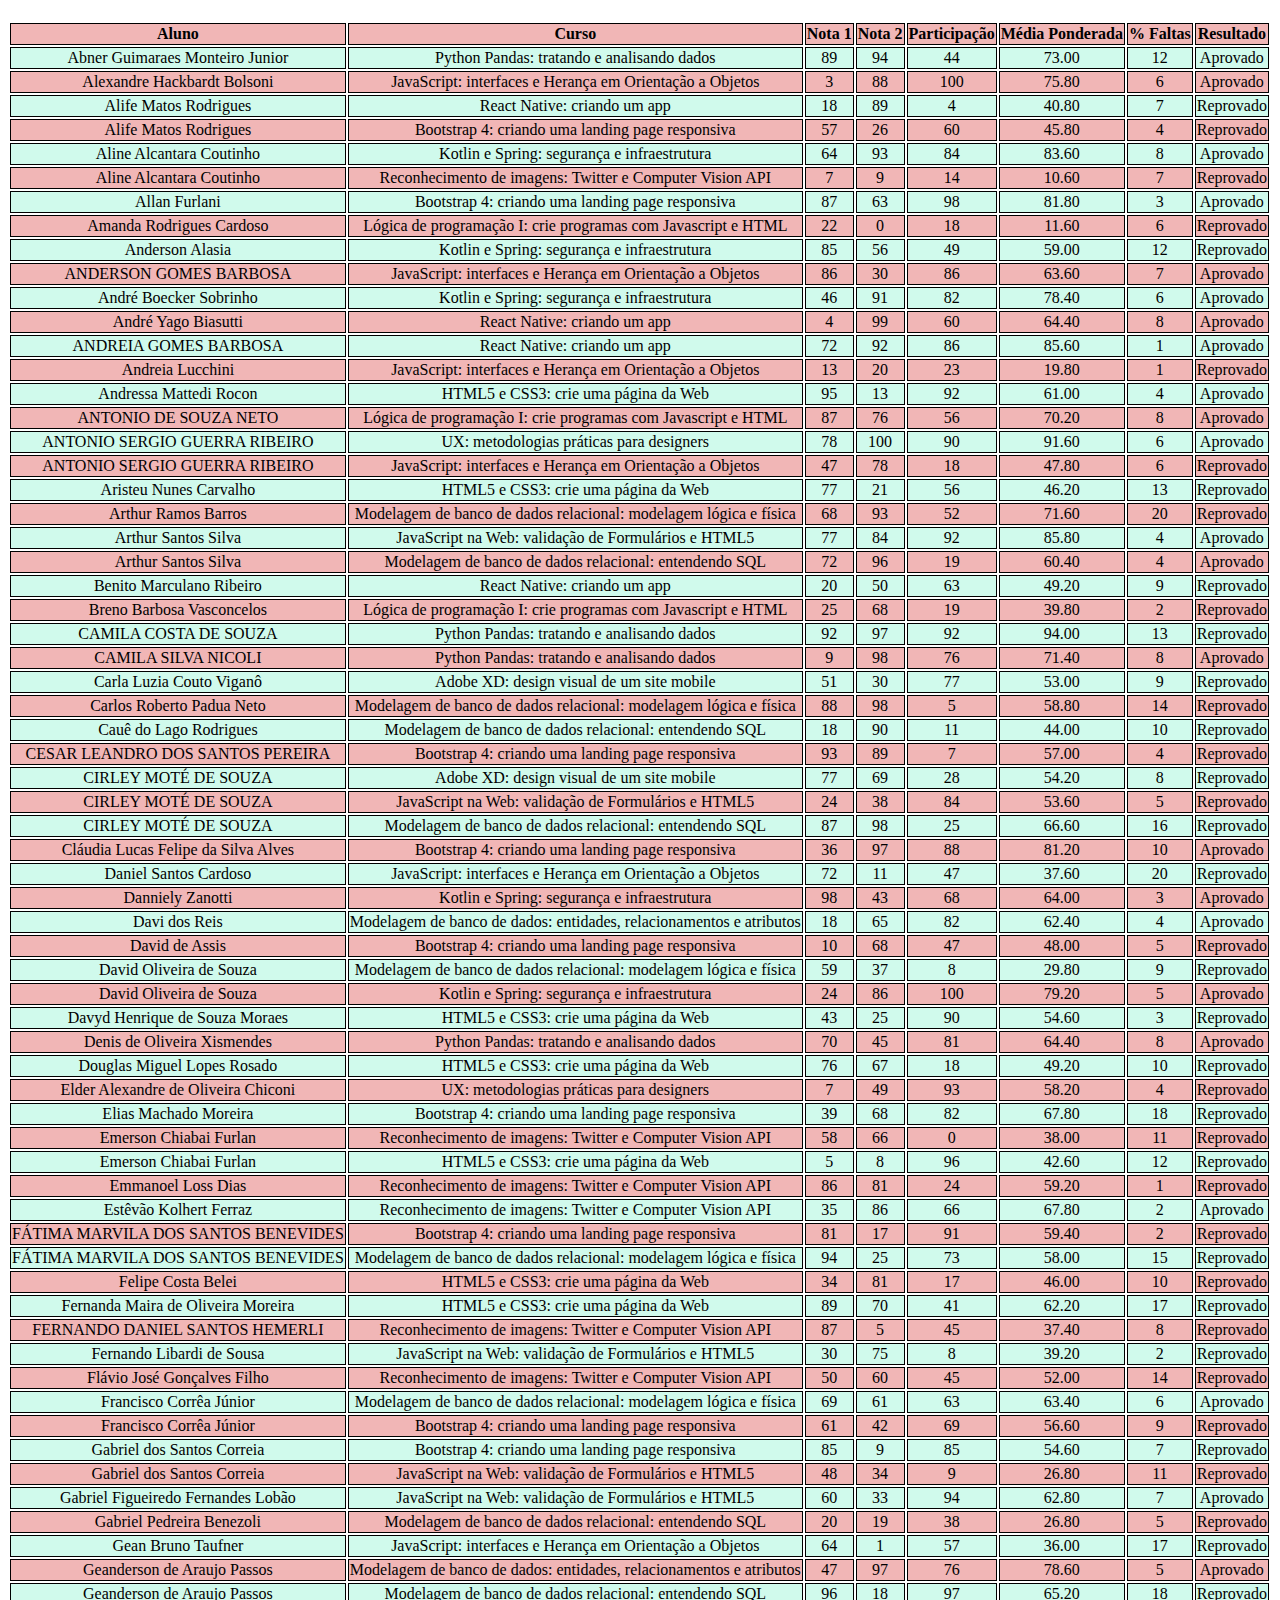
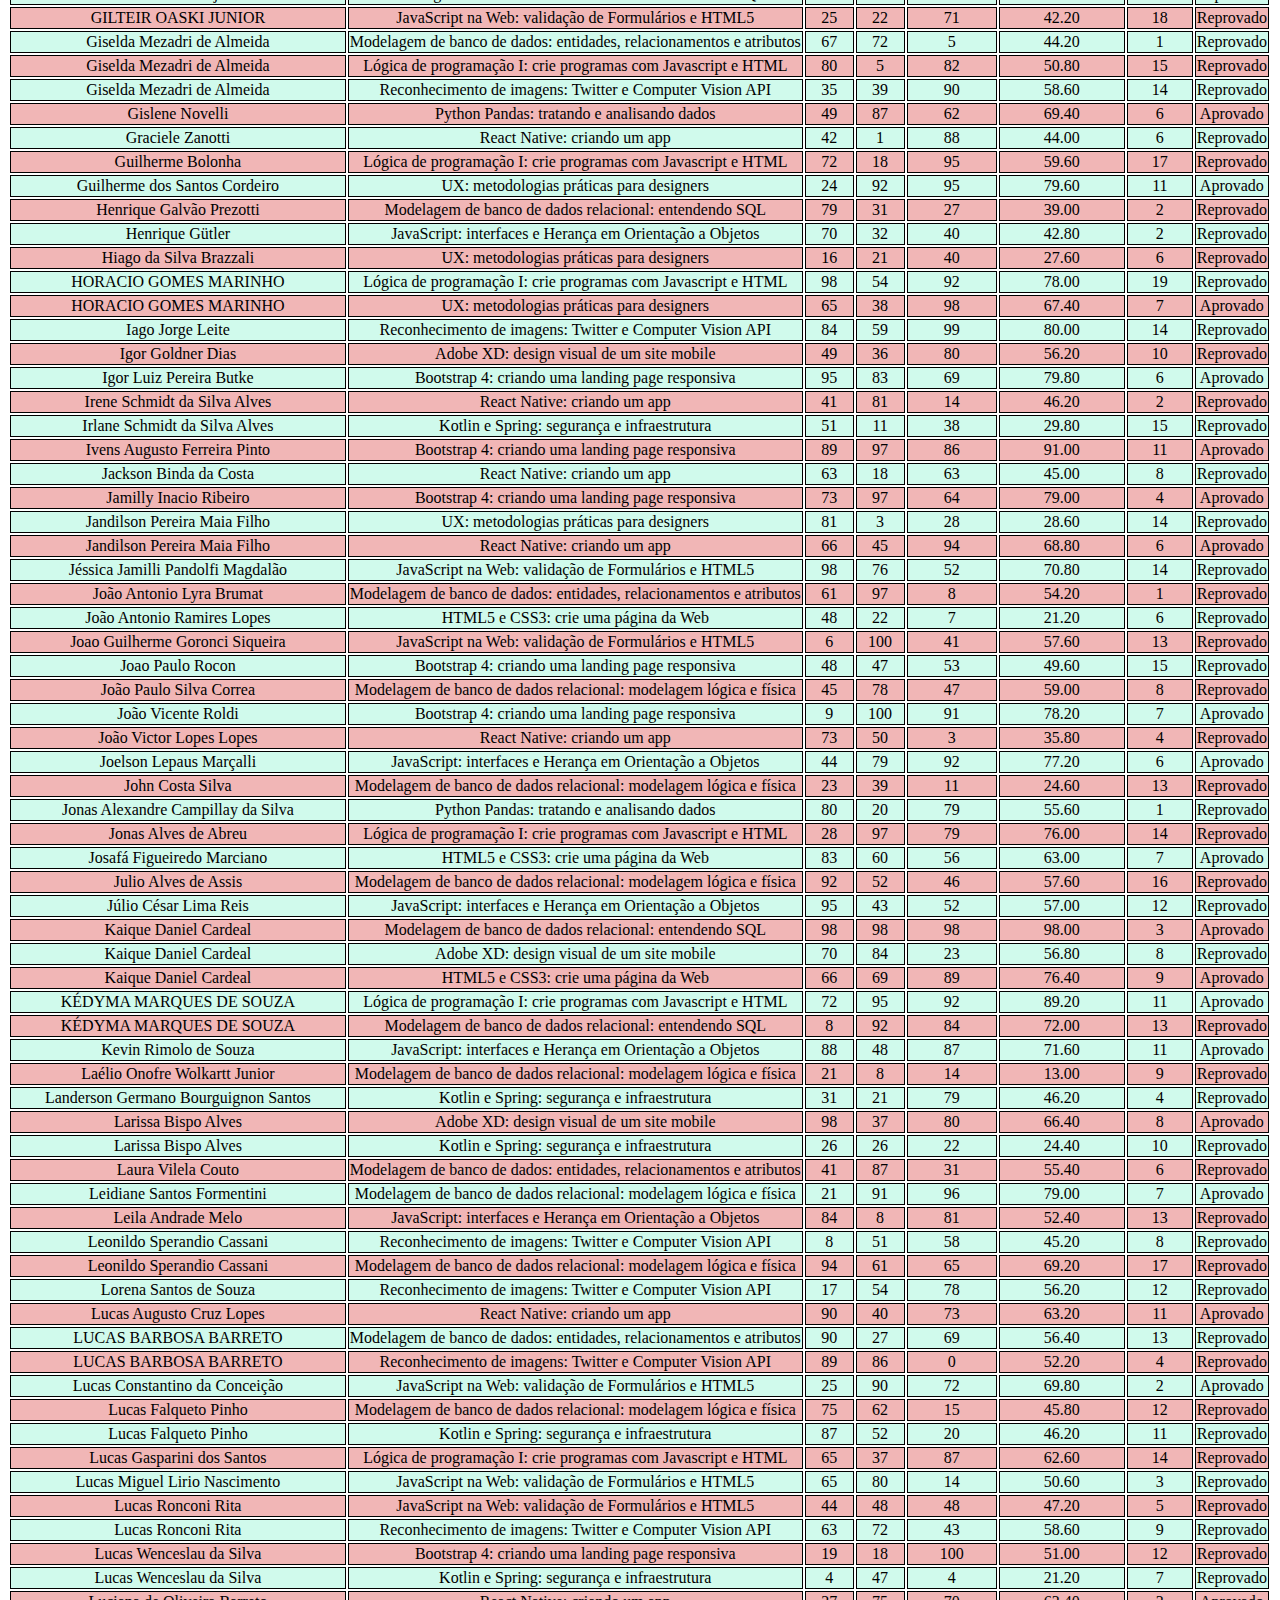
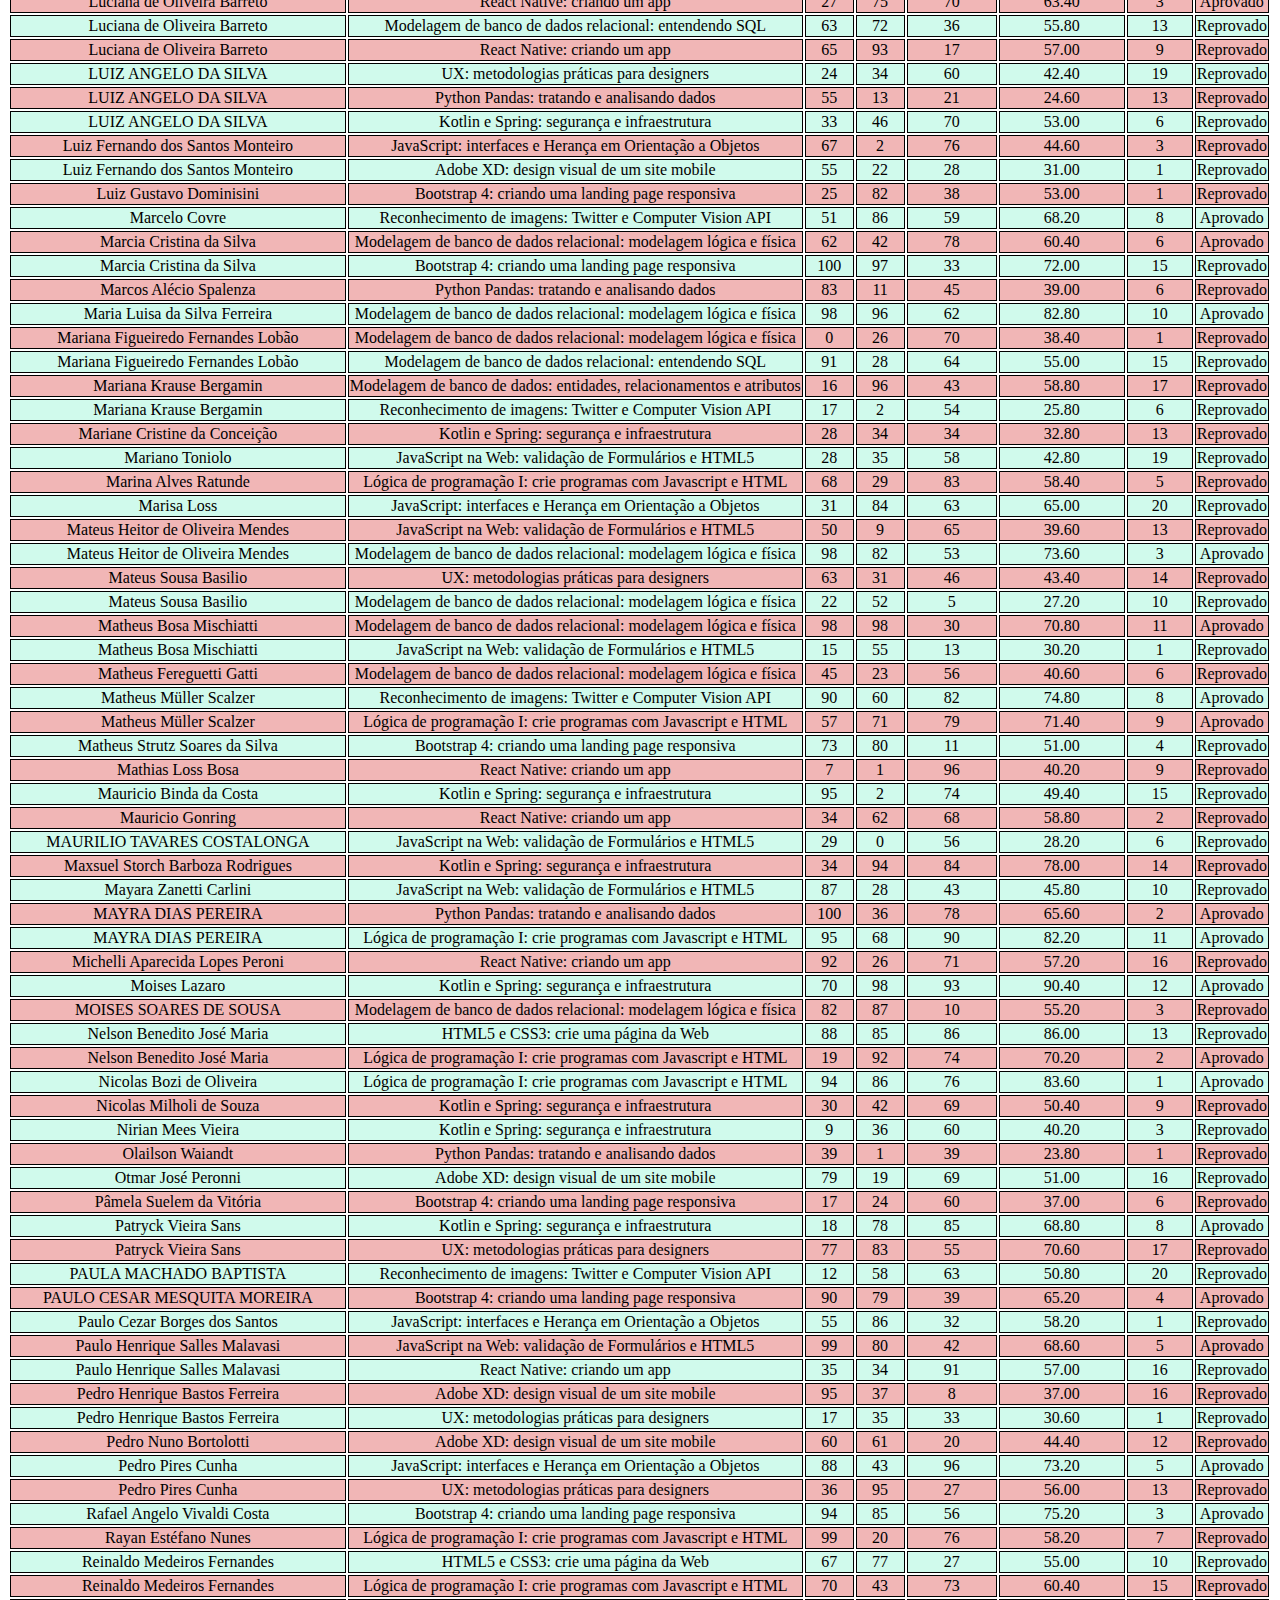
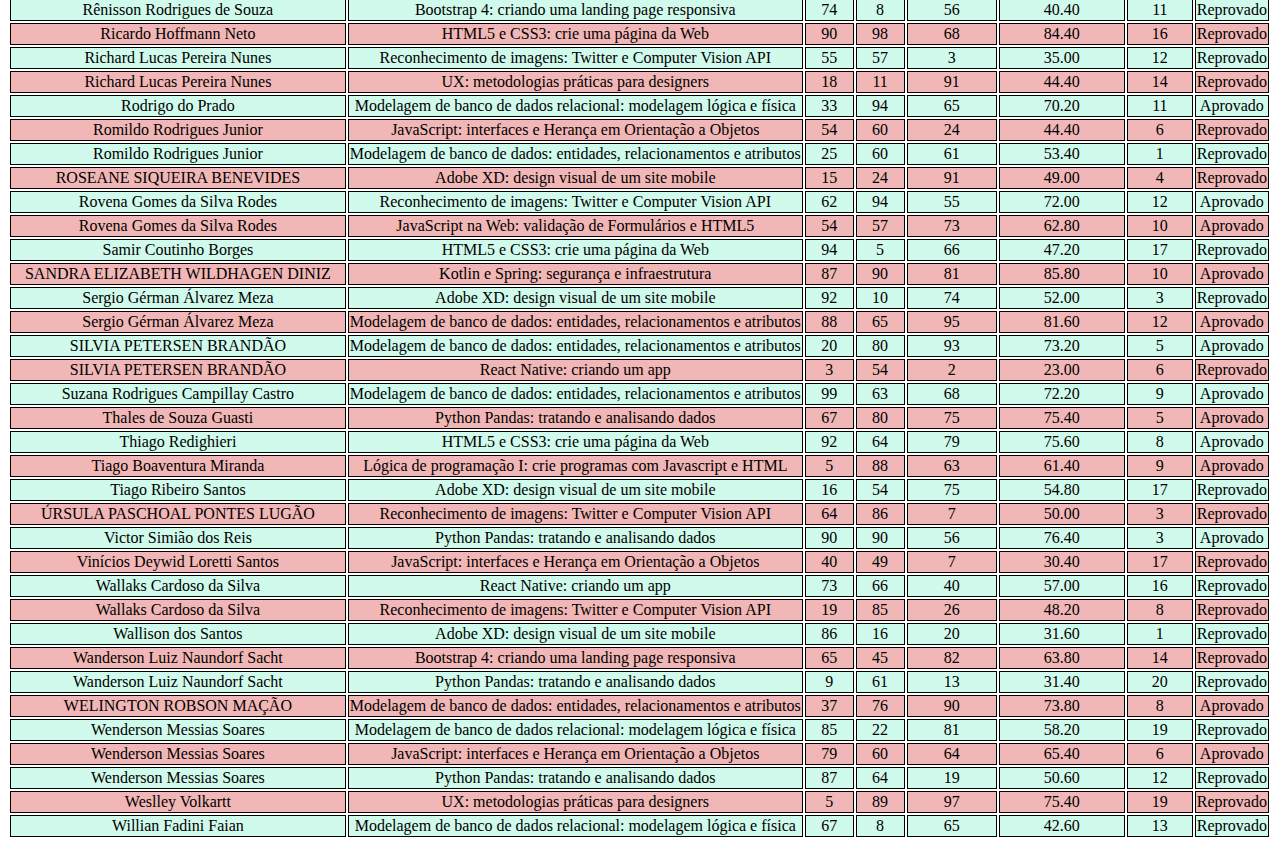
==== index.html @ d9cef27a "Criacao da Tabela por js" ====
<!DOCTYPE html>
<html lang="pt-br">

<head>
    </link>
    <meta charset="UTF-8">
    <meta name="viewport" content="width=device-width, initial-scale=1.0">
    <title>Document</title>
</head>

<body>
    <h1></h1>
    <table id="outTabela">
        <tr>
            <th>Aluno</th>
            <th>Curso</th>
            <th>Nota 1</th>
            <th>Nota 2</th>
            <th>Participação</th>
            <th>Média Ponderada</th>
            <th>% Faltas</th>
            <th>Resultado</th>
        </tr>
    </table>

    <link rel="stylesheet" href="/Stylesheet/tabela.css">
    <script src="/JavaScript/dados.js"></script>
    <script src="/JavaScript/script.js"></script>
</body>
</html>
---- Stylesheet/tabela.css ----
/* TABELA EXCLUSIVAMENTE PARA A ESTILIZAÇÃO DA TABELA DO INDEX */
th{
    border: 1px solid black;
    padding: 1px;
    text-align: center;
}
tr{
    border: 1px solid black;
    padding: 1px;
    text-align: center;
}
td{
    border: 1px solid black;
    padding: 1px;
    text-align: center;
}
tr:nth-child(even){ 
        background-color: rgb(208, 250, 236);
}
tr:nth-child(odd){ 
    background-color: rgb(241, 182, 182);
}
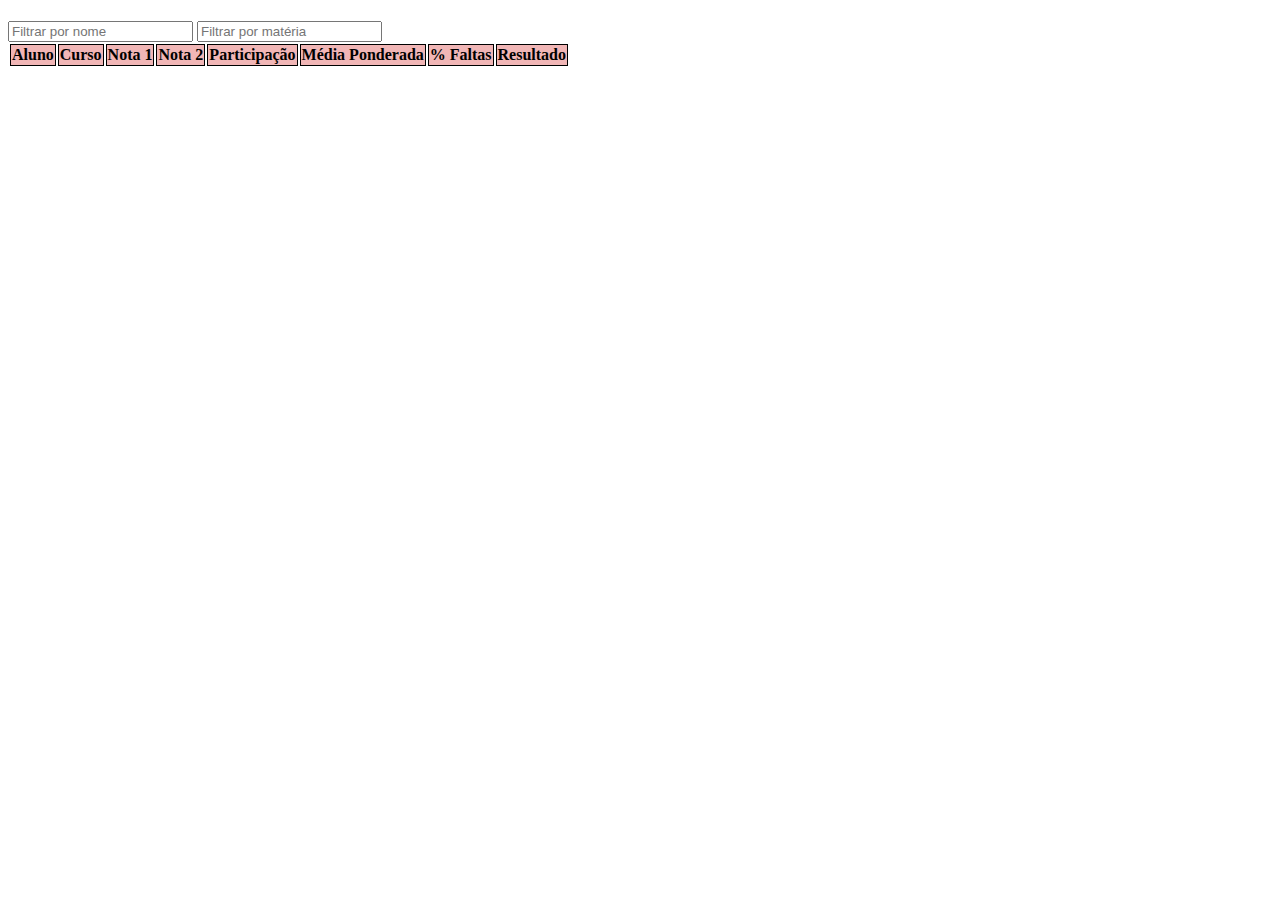
==== commit 8efe3079: "Filtros da" ====
--- a/index.html
+++ b/index.html
@@ -1,15 +1,15 @@
 <!DOCTYPE html>
 <html lang="pt-br">
-
 <head>
     </link>
     <meta charset="UTF-8">
     <meta name="viewport" content="width=device-width, initial-scale=1.0">
     <title>Document</title>
 </head>
-
 <body>
     <h1></h1>
+    <input type="text" id="pesquisaNome" placeholder="Filtrar por nome" oninput="pesquisaNomes()">
+    <input type="text" id="inBuscaCurso" placeholder="Filtrar por matéria"oninput="pesquisaCursos()">
     <table id="outTabela">
         <tr>
             <th>Aluno</th>
@@ -22,9 +22,8 @@
             <th>Resultado</th>
         </tr>
     </table>
-
     <link rel="stylesheet" href="/Stylesheet/tabela.css">
     <script src="/JavaScript/dados.js"></script>
-    <script src="/JavaScript/script.js"></script>
+    <script src="/JavaScript/tabela.js"></script>
 </body>
 </html>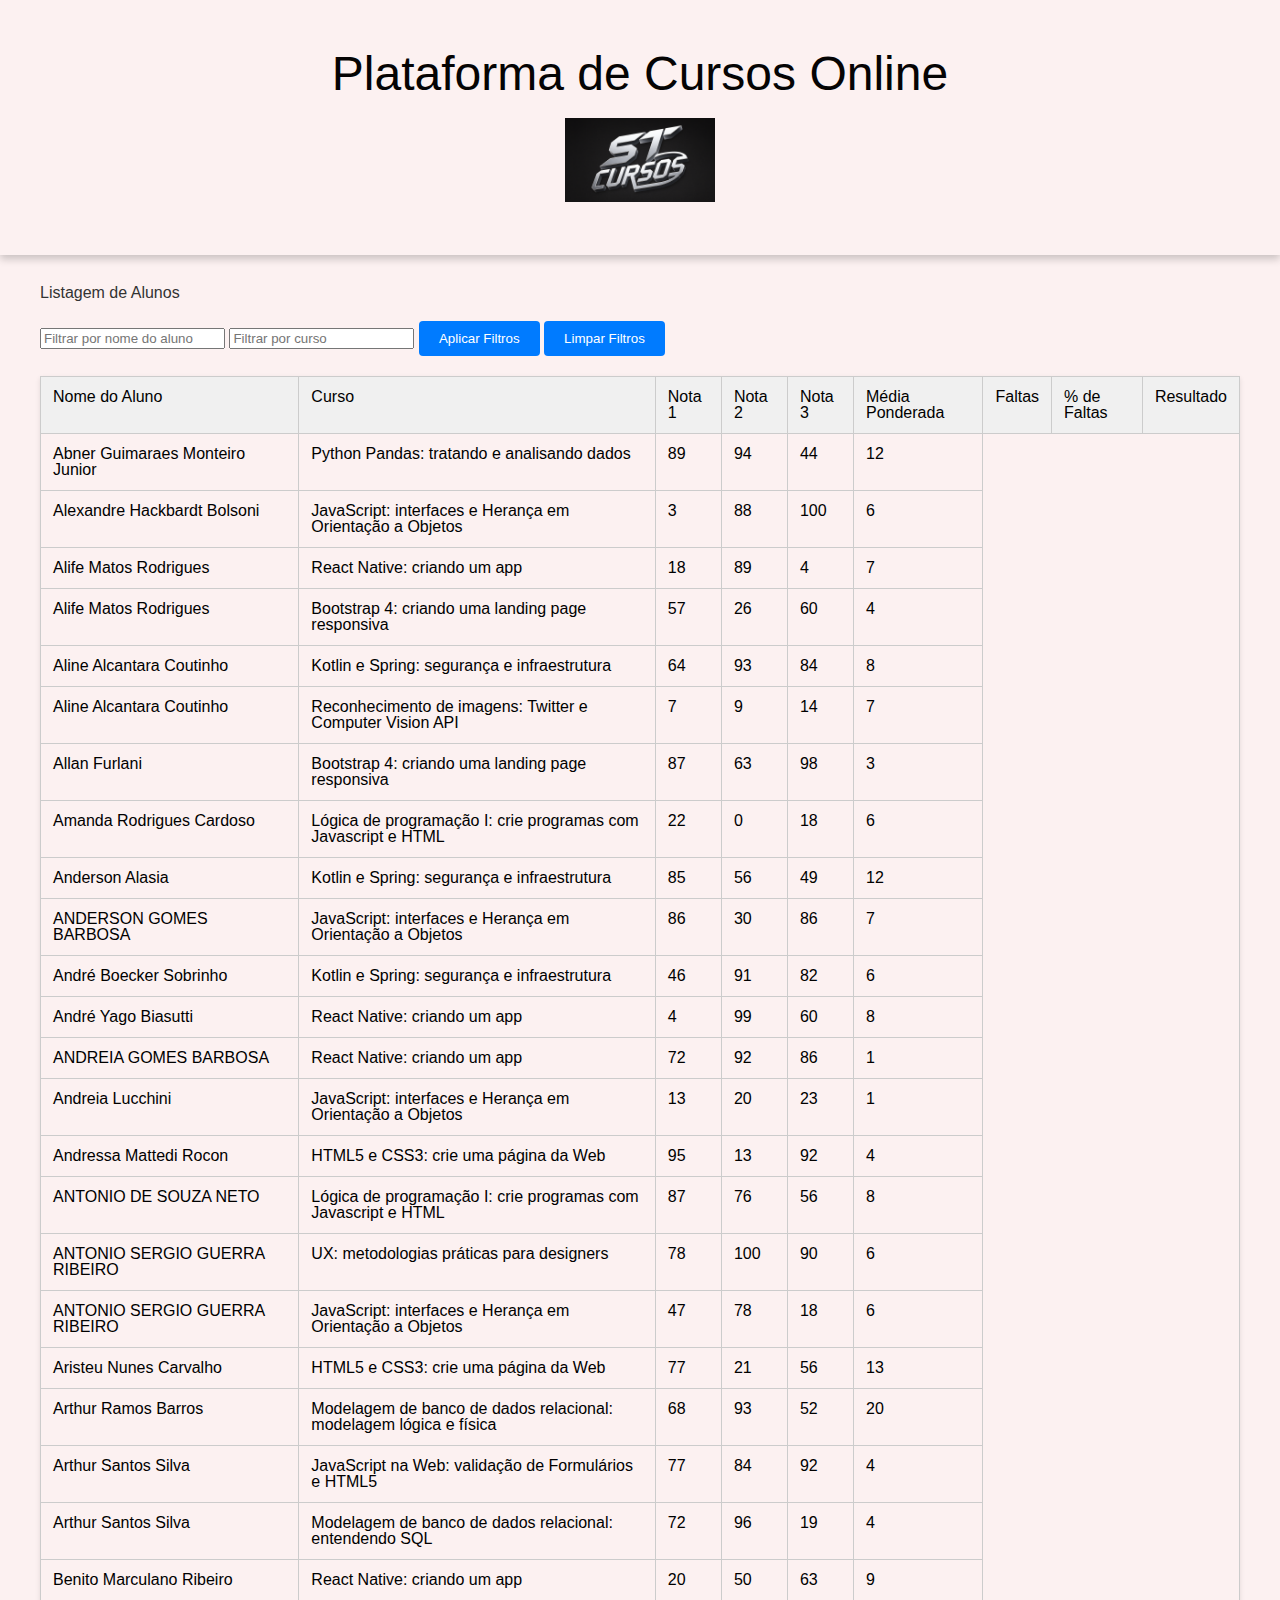
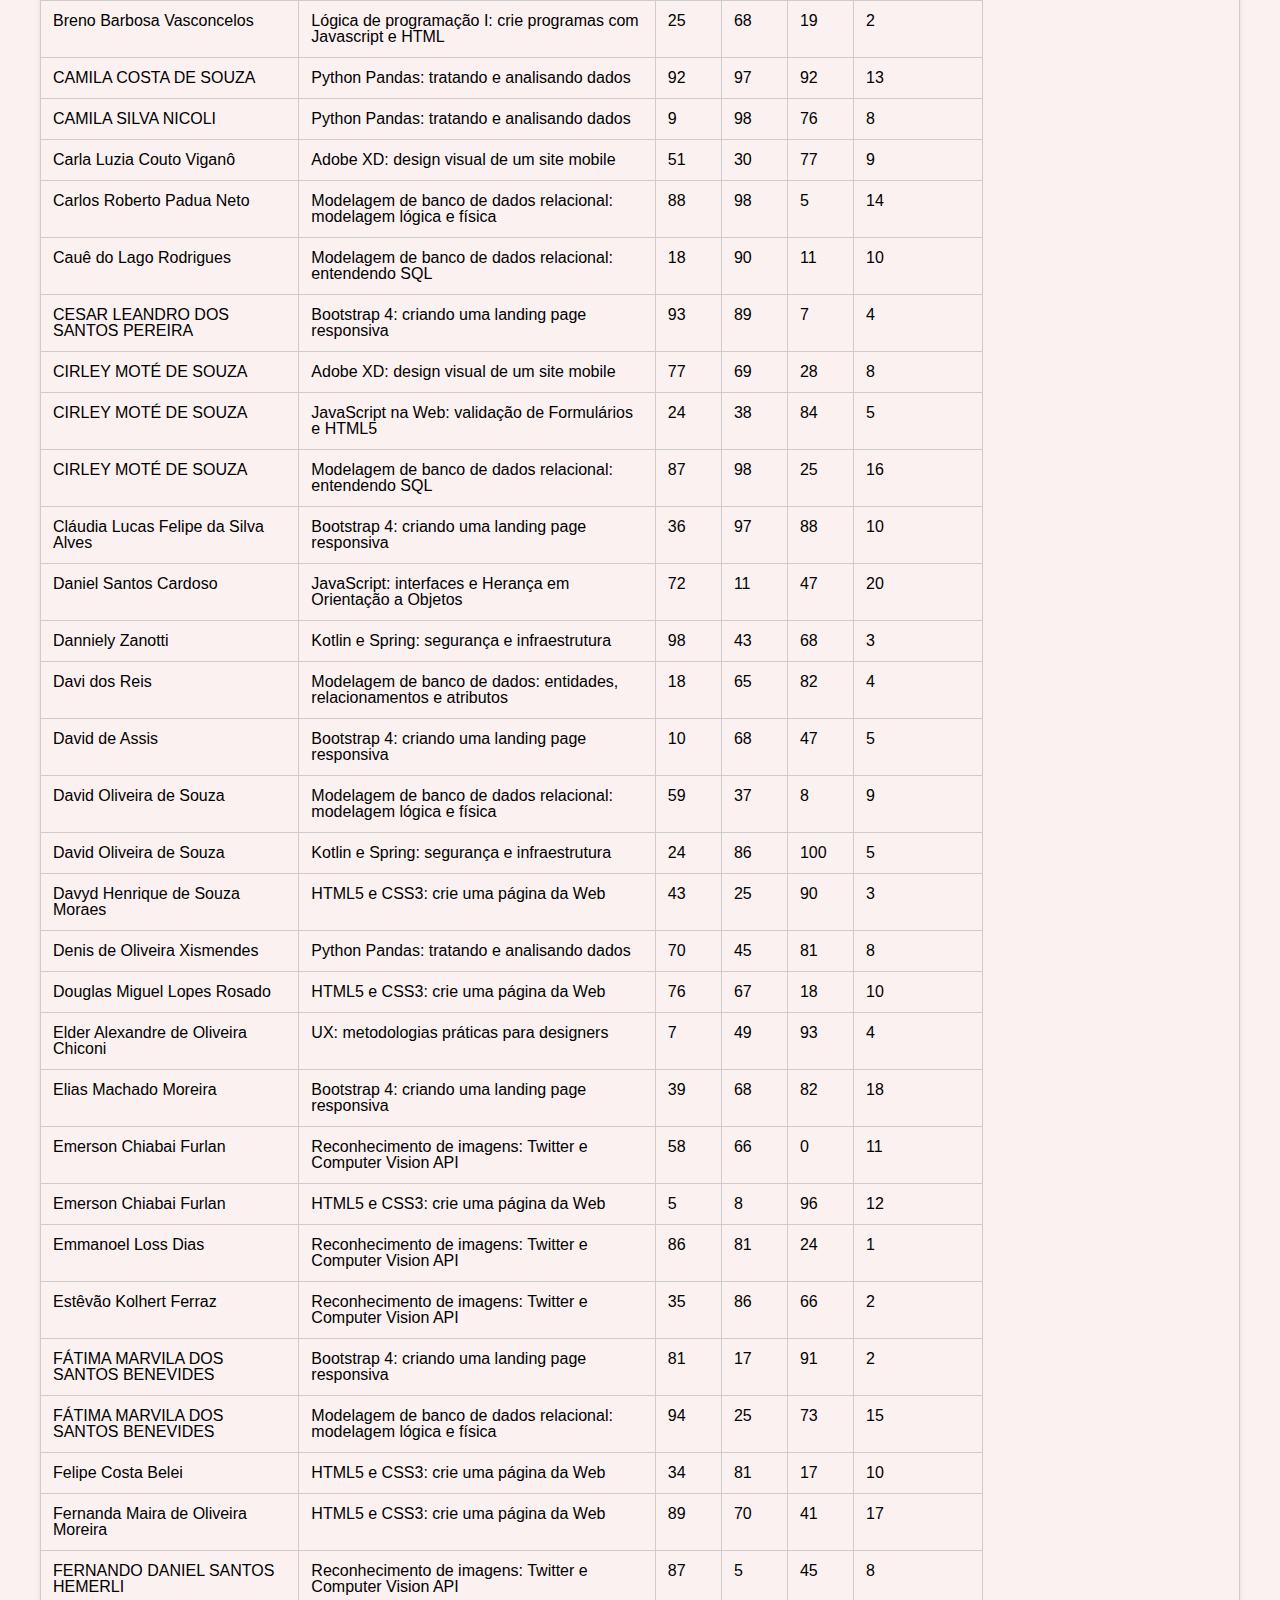
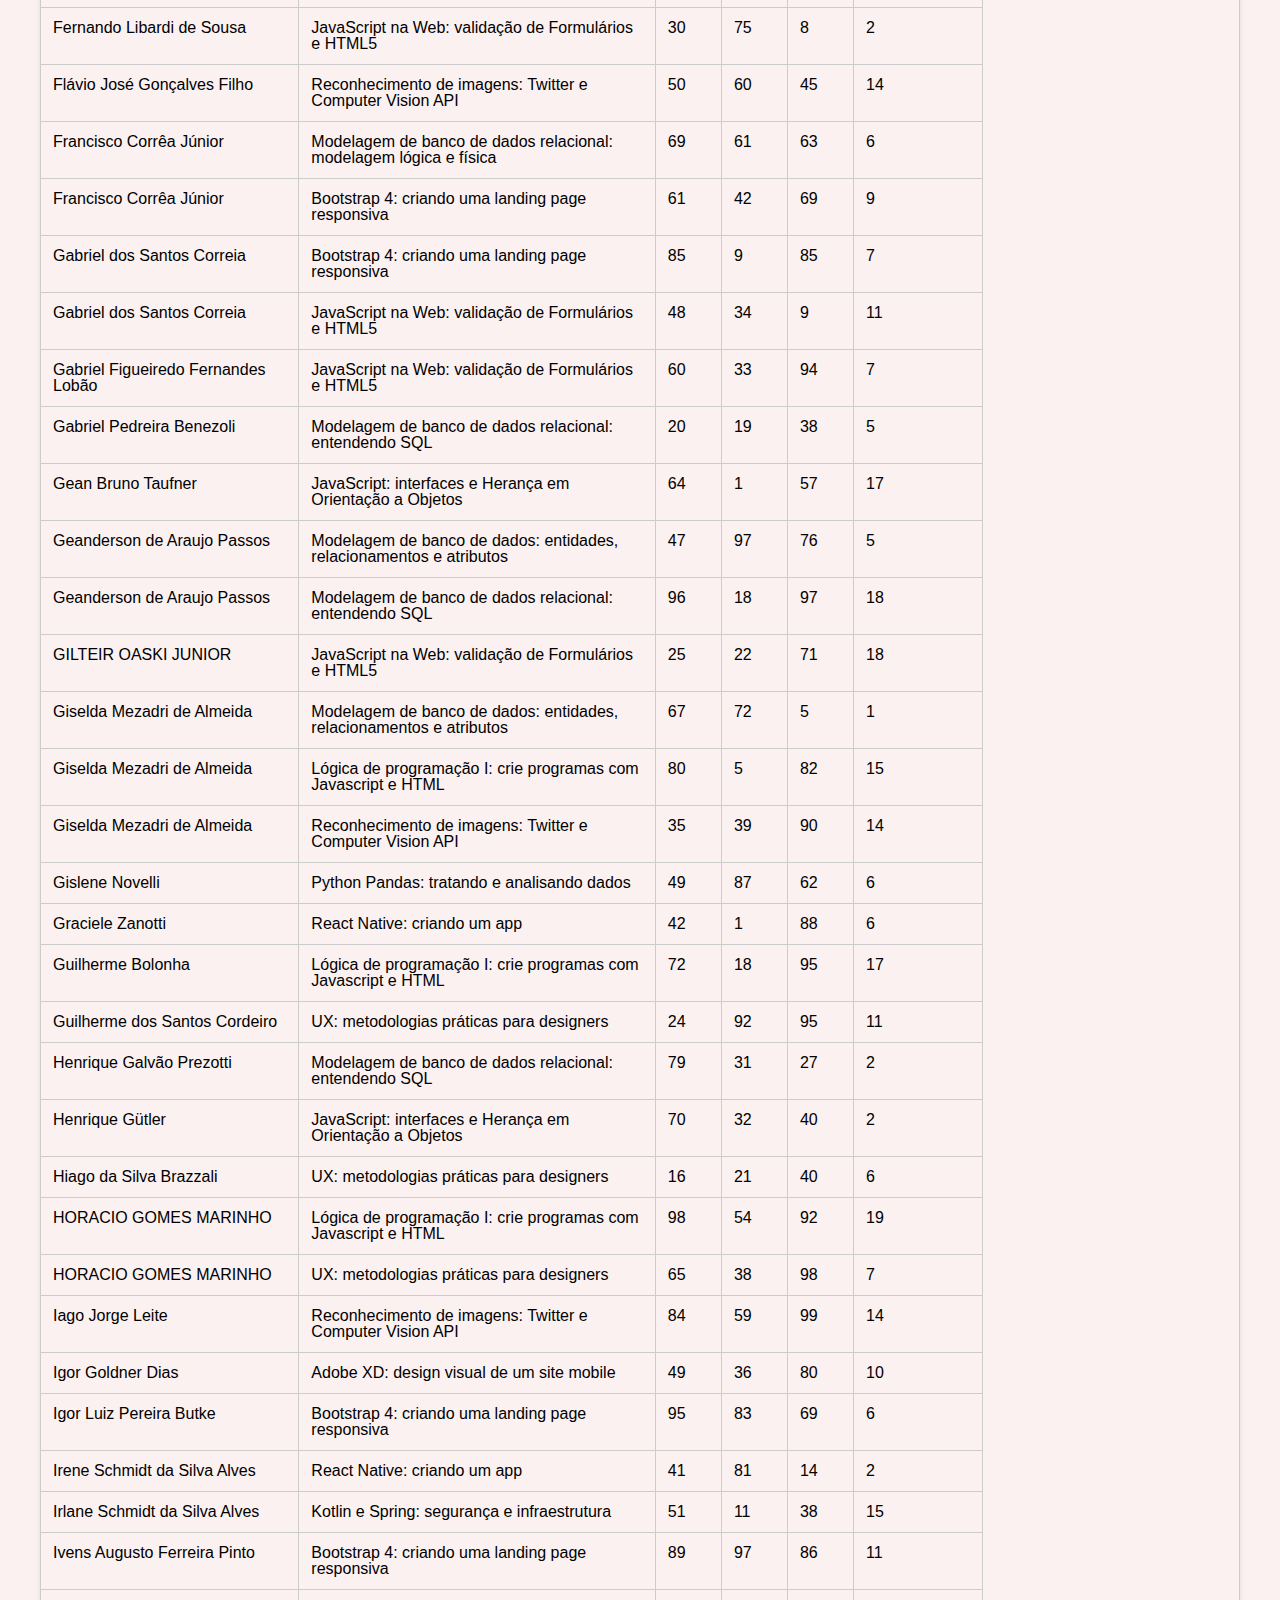
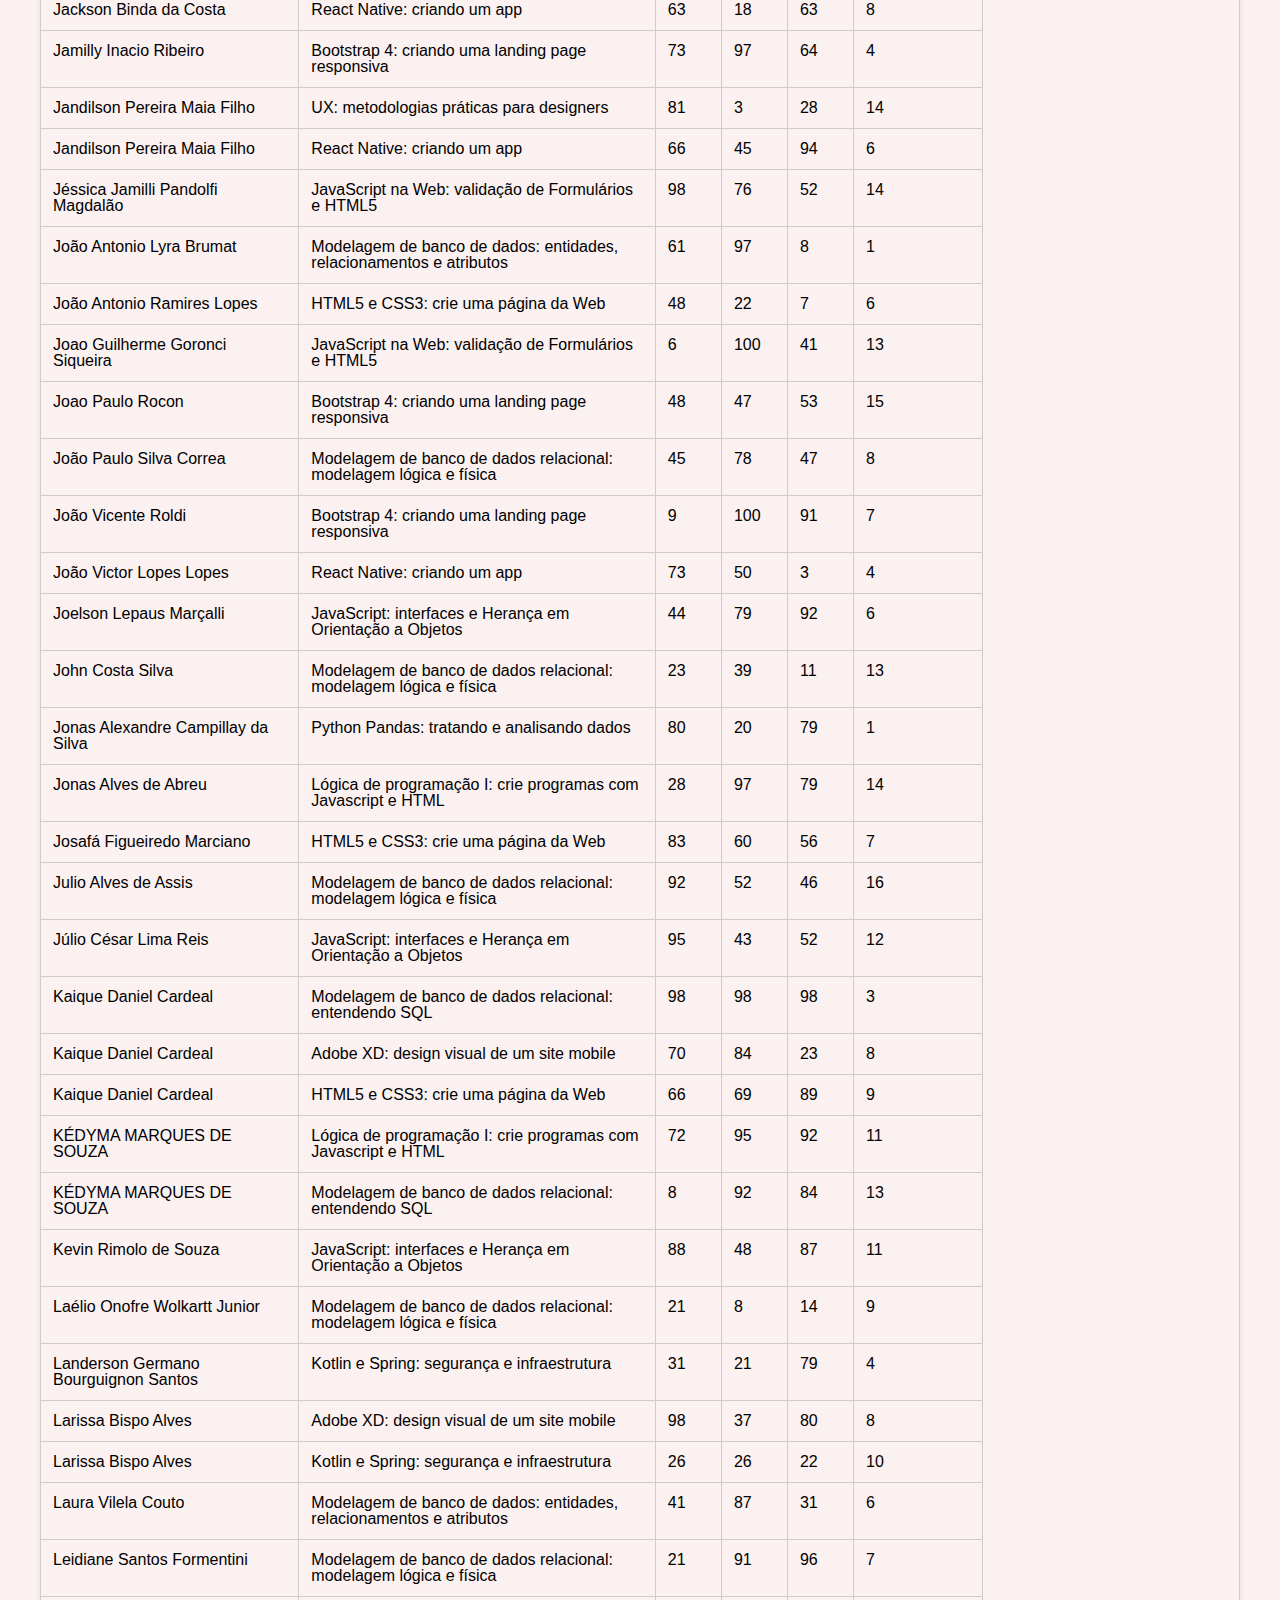
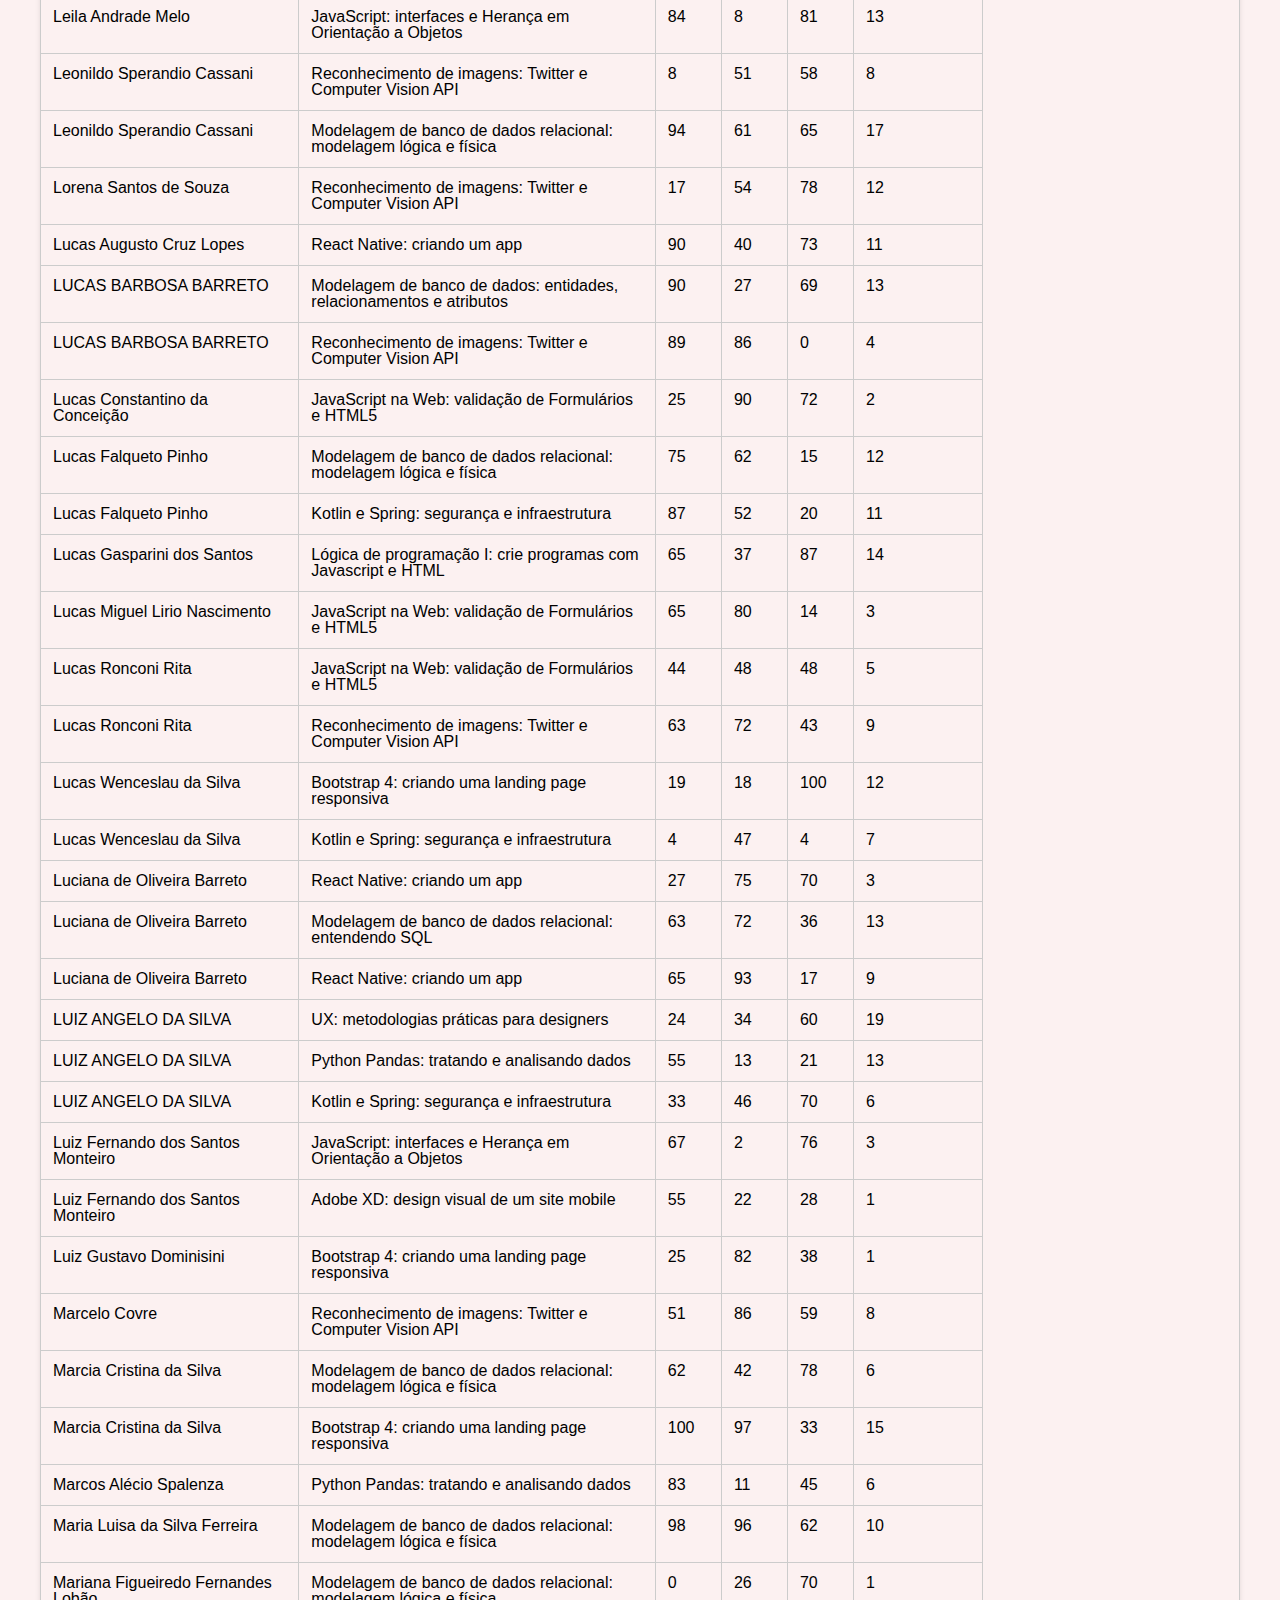
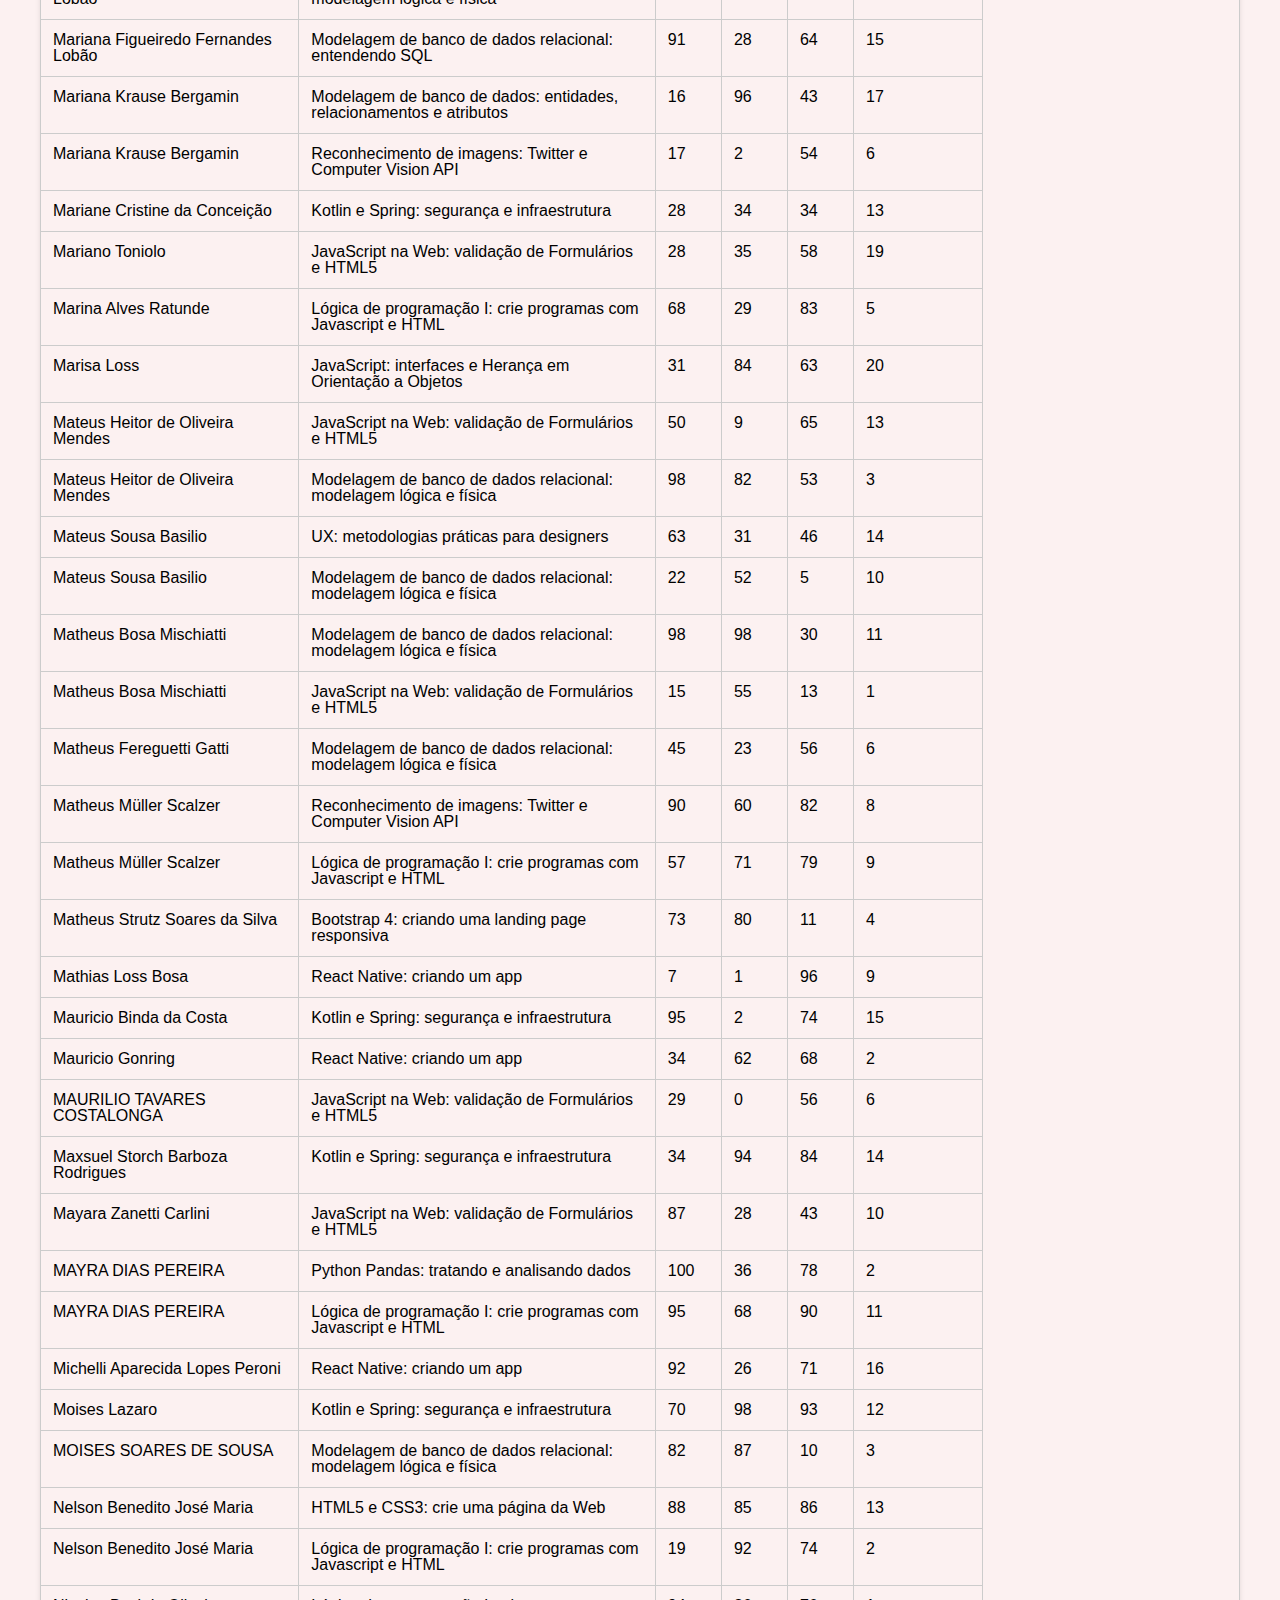
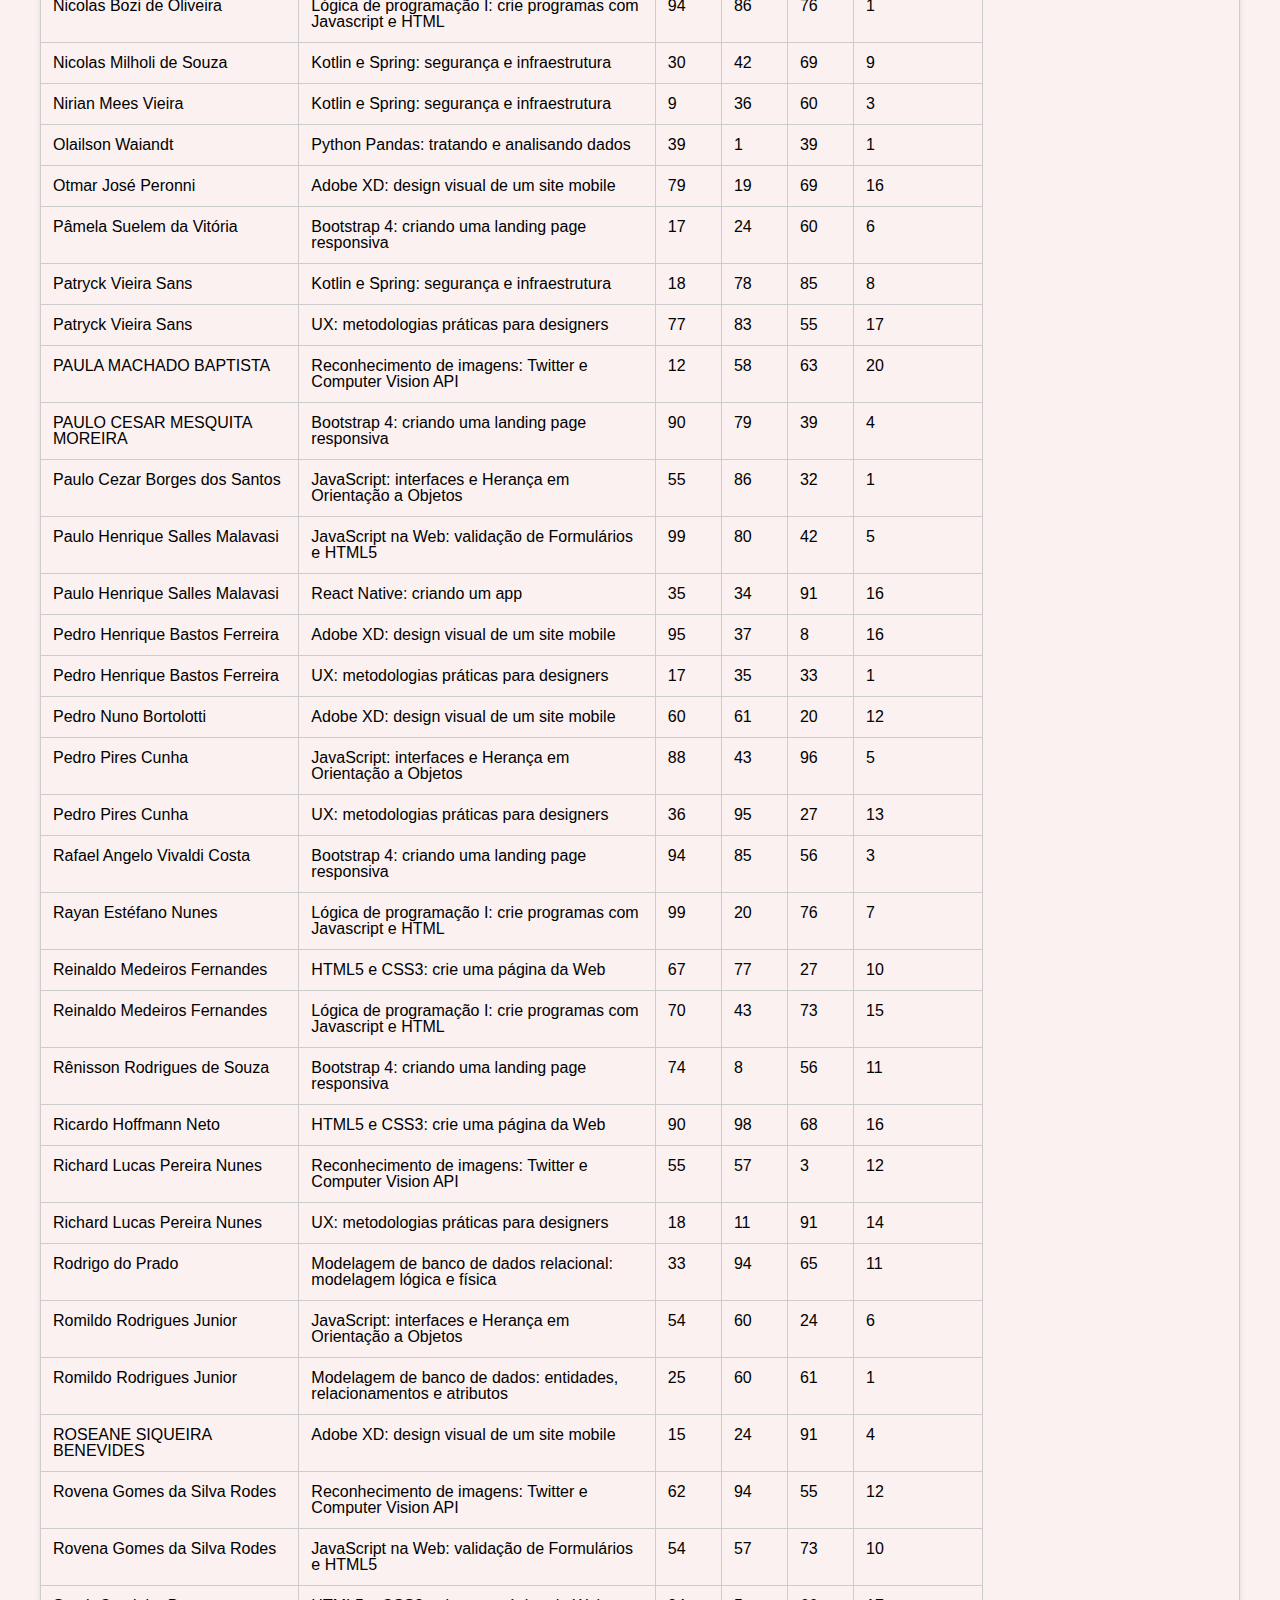
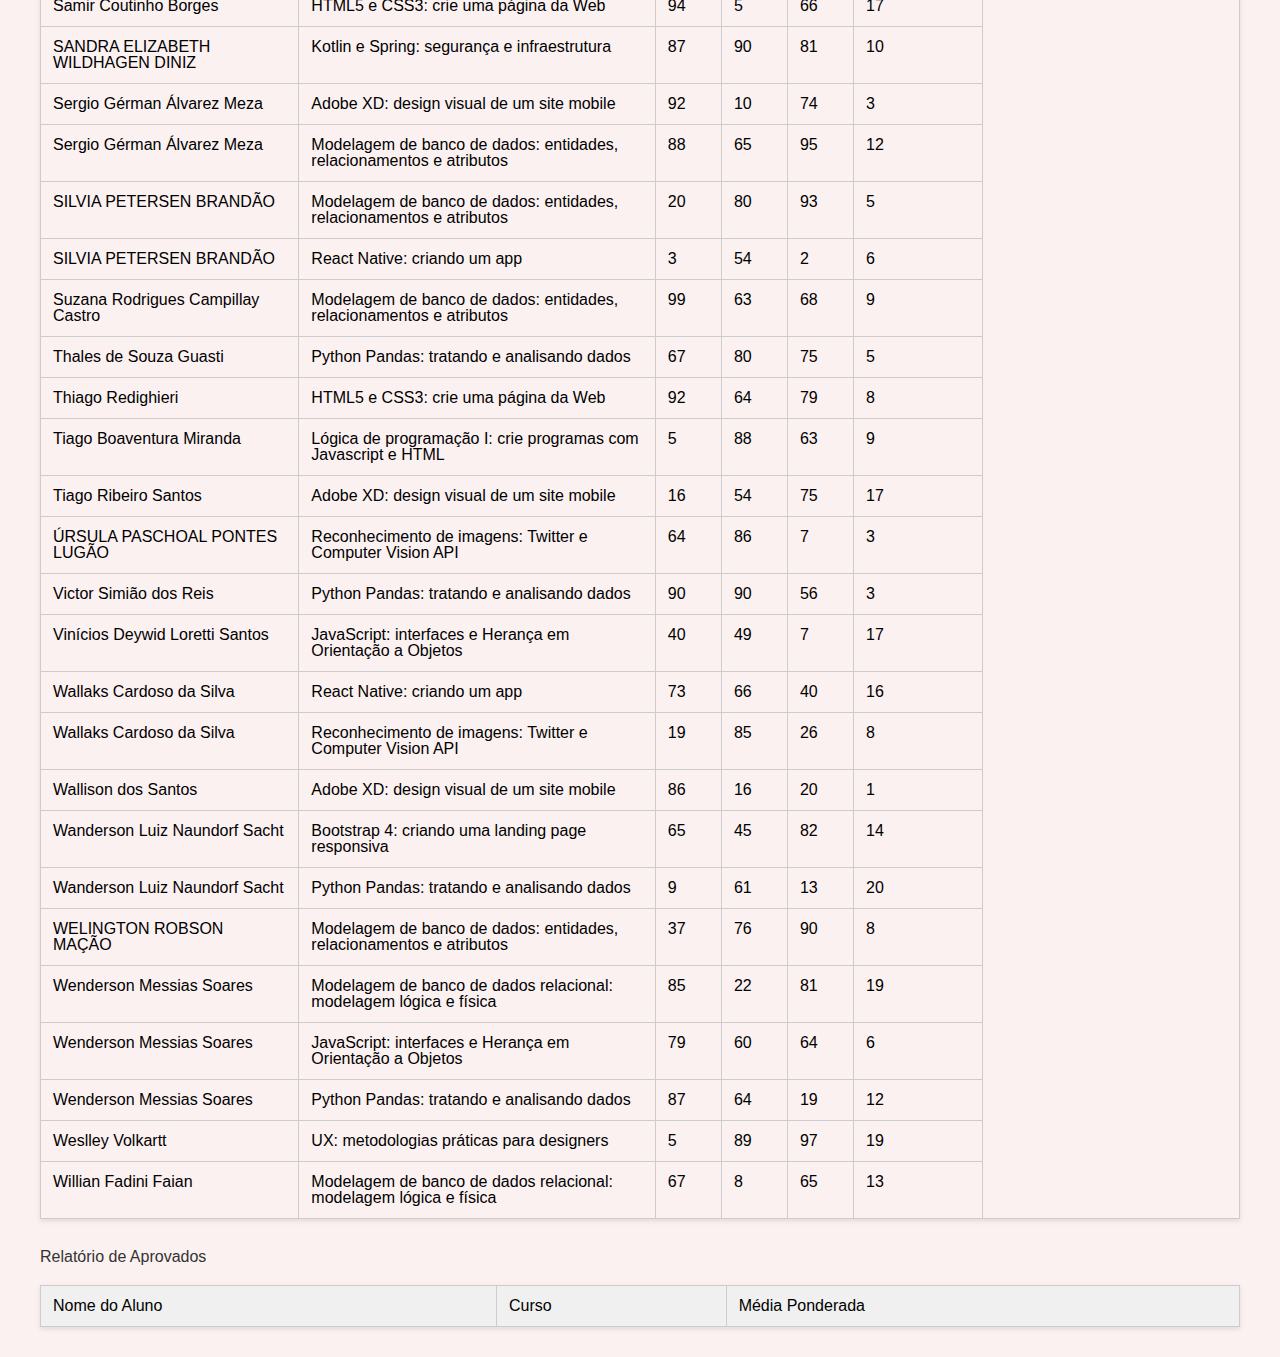
==== commit bf864aa7: "Envio dos codigos iniciais" ====
--- a/index.html
+++ b/index.html
@@ -1,29 +1,61 @@
 <!DOCTYPE html>
-<html lang="pt-br">
+<html lang="pt-BR">
 <head>
-    </link>
     <meta charset="UTF-8">
     <meta name="viewport" content="width=device-width, initial-scale=1.0">
-    <title>Document</title>
+    <link rel="stylesheet" href="reset.css">
+    <link rel="stylesheet" href="styles.css">
+    <title>Plataforma de Cursos Online</title>
+    
 </head>
 <body>
-    <h1></h1>
-    <input type="text" id="pesquisaNome" placeholder="Filtrar por nome" oninput="pesquisaNomes()">
-    <input type="text" id="inBuscaCurso" placeholder="Filtrar por matéria"oninput="pesquisaCursos()">
-    <table id="outTabela">
-        <tr>
-            <th>Aluno</th>
-            <th>Curso</th>
-            <th>Nota 1</th>
-            <th>Nota 2</th>
-            <th>Participação</th>
-            <th>Média Ponderada</th>
-            <th>% Faltas</th>
-            <th>Resultado</th>
-        </tr>
-    </table>
-    <link rel="stylesheet" href="/Stylesheet/tabela.css">
-    <script src="/JavaScript/dados.js"></script>
-    <script src="/JavaScript/tabela.js"></script>
+    <header>
+        <h1>Plataforma de Cursos Online</h1>
+        <img id="logo" src="logo.webp" alt="Logo da Plataforma">
+    </header>
+    <div class="container">
+        <h2>Listagem de Alunos</h2>
+        <div class="filter">
+            <input type="text" id="filter-name" placeholder="Filtrar por nome do aluno">
+            <input type="text" id="filter-course" placeholder="Filtrar por curso">                     
+            <button id="apply-filters">Aplicar Filtros</button>
+            <button id="clear-filters">Limpar Filtros</button>
+
+             <!--<button onclick="applyFilters()">Aplicar Filtros</button>-->
+
+        </div>
+        <table>
+            <thead>
+                <tr>
+                    <th>Nome do Aluno</th>
+                    <th>Curso</th>
+                    <th>Nota 1</th>
+                    <th>Nota 2</th>
+                    <th>Nota 3</th>
+                    <th>Média Ponderada</th>
+                    <th>Faltas</th>
+                    <th>% de Faltas</th>
+                    <th>Resultado</th>
+                </tr>
+            </thead>
+            <tbody id="student-list">
+                <!-- Dados dos alunos serão inseridos aqui -->
+            </tbody>
+        </table>
+        <h2>Relatório de Aprovados</h2>
+        <table>
+            <thead>
+                <tr>
+                    <th>Nome do Aluno</th>
+                    <th>Curso</th>
+                    <th>Média Ponderada</th>
+                </tr>
+            </thead>
+            <tbody id="approved-list">
+                <!-- Dados dos alunos aprovados serão inseridos aqui -->
+            </tbody>
+        </table>
+    </div>
+    <script src="index.js"></script>
 </body>
 </html>--- a/styles.css
+++ b/styles.css
@@ -0,0 +1,65 @@
+        body {
+            font-family: Arial, sans-serif;
+            background-color: #fcf1f1;
+            margin: 0;
+            padding: 0;
+        }
+        header {
+            background: url('banner.jpg') no-repeat center center;
+            background-size: cover;
+            color: rgb(5, 4, 4);
+            padding: 50px 0;
+            text-align: center;
+            box-shadow: 0 4px 8px rgba(0, 0, 0, 0.2);
+        }
+        header h1 {
+            font-size: 3em;
+            margin: 0;
+        }
+        #logo {
+            margin-top: 20px;
+            width: 150px;
+        }
+        .container {
+            max-width: 1200px;
+            margin: 30px auto;
+            padding: 0 20px;
+        }
+        h2 {
+            color: #333;
+            margin-bottom: 20px;
+        }
+        table {
+            width: 100%;
+            border-collapse: collapse;
+            margin-bottom: 30px;
+            box-shadow: 0 2px 5px rgba(0, 0, 0, 0.1);
+        }
+        table, th, td {
+            border: 1px solid #ccc;
+        }
+        th, td {
+            padding: 12px;
+            text-align: left;
+        }
+        th {
+            background-color: #f0f0f0;
+        }
+        .filter {
+            margin-bottom: 20px;
+        }
+        .filter button {
+            padding: 10px 20px;
+            background-color: #007BFF;
+            color: white;
+            border: none;
+            border-radius: 4px;
+            cursor: pointer;
+        }
+        .filter button:hover {
+            background-color: #0056b3;
+        }
+        .result {
+            font-weight: bold;
+            color: #333;
+        }
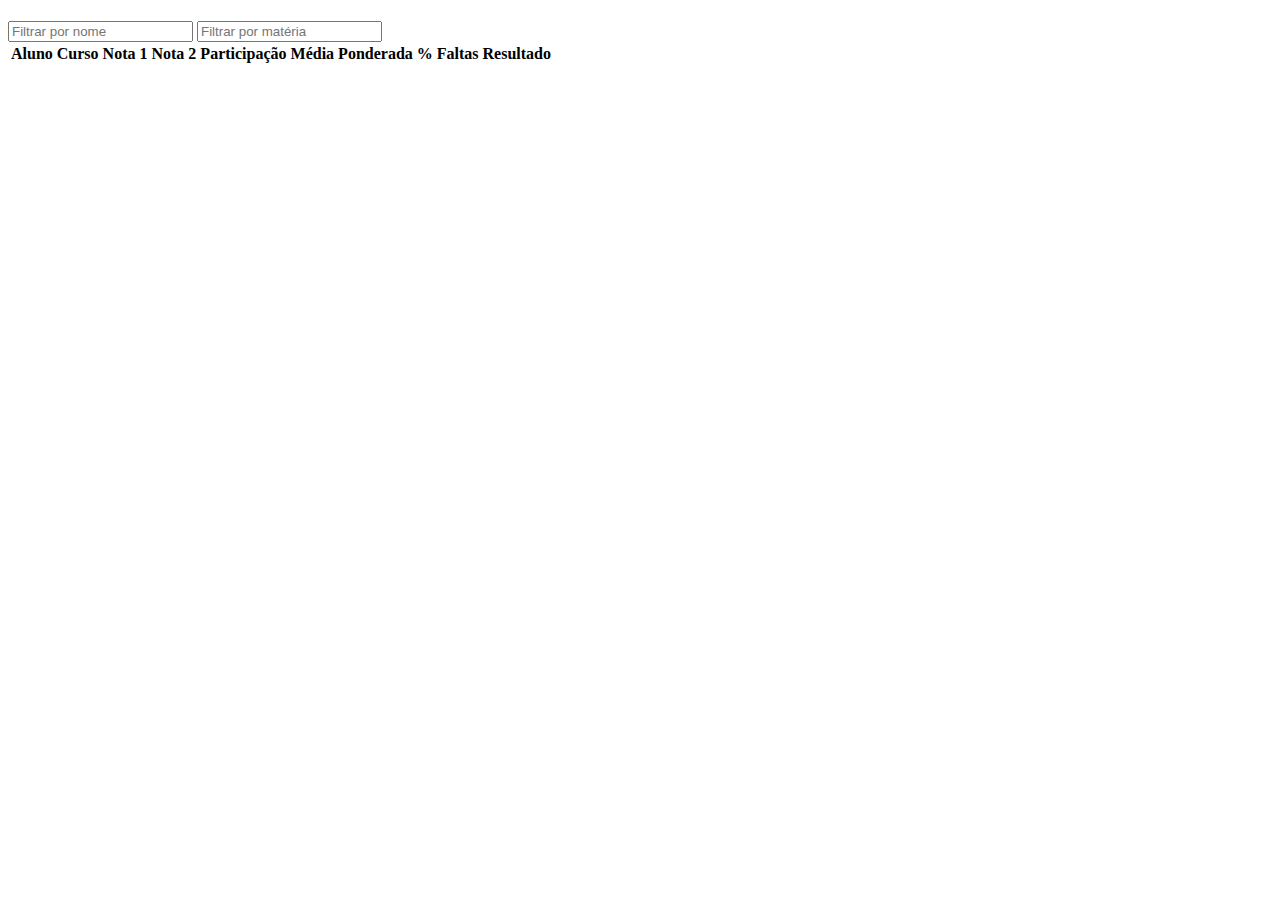
==== commit 1323a9eb: "tabela-inicial/atual" ====
--- a/index.html
+++ b/index.html
@@ -1,61 +1,29 @@
 <!DOCTYPE html>
-<html lang="pt-BR">
+<html lang="pt-br">
 <head>
+    </link>
     <meta charset="UTF-8">
     <meta name="viewport" content="width=device-width, initial-scale=1.0">
-    <link rel="stylesheet" href="reset.css">
-    <link rel="stylesheet" href="styles.css">
-    <title>Plataforma de Cursos Online</title>
-    
+    <title>Document</title>
 </head>
 <body>
-    <header>
-        <h1>Plataforma de Cursos Online</h1>
-        <img id="logo" src="logo.webp" alt="Logo da Plataforma">
-    </header>
-    <div class="container">
-        <h2>Listagem de Alunos</h2>
-        <div class="filter">
-            <input type="text" id="filter-name" placeholder="Filtrar por nome do aluno">
-            <input type="text" id="filter-course" placeholder="Filtrar por curso">                     
-            <button id="apply-filters">Aplicar Filtros</button>
-            <button id="clear-filters">Limpar Filtros</button>
-
-             <!--<button onclick="applyFilters()">Aplicar Filtros</button>-->
-
-        </div>
-        <table>
-            <thead>
-                <tr>
-                    <th>Nome do Aluno</th>
-                    <th>Curso</th>
-                    <th>Nota 1</th>
-                    <th>Nota 2</th>
-                    <th>Nota 3</th>
-                    <th>Média Ponderada</th>
-                    <th>Faltas</th>
-                    <th>% de Faltas</th>
-                    <th>Resultado</th>
-                </tr>
-            </thead>
-            <tbody id="student-list">
-                <!-- Dados dos alunos serão inseridos aqui -->
-            </tbody>
-        </table>
-        <h2>Relatório de Aprovados</h2>
-        <table>
-            <thead>
-                <tr>
-                    <th>Nome do Aluno</th>
-                    <th>Curso</th>
-                    <th>Média Ponderada</th>
-                </tr>
-            </thead>
-            <tbody id="approved-list">
-                <!-- Dados dos alunos aprovados serão inseridos aqui -->
-            </tbody>
-        </table>
-    </div>
-    <script src="index.js"></script>
+    <h1></h1>
+    <input type="text" id="inPesquisaNome" placeholder="Filtrar por nome" oninput="pesquisaNomes()">
+    <input type="text" id="inBuscaCurso" placeholder="Filtrar por matéria"oninput="pesquisaCursos()">
+    <table id="outTabela">
+        <tr>
+            <th>Aluno</th>
+            <th>Curso</th>
+            <th>Nota 1</th>
+            <th>Nota 2</th>
+            <th>Participação</th>
+            <th>Média Ponderada</th>
+            <th>% Faltas</th>
+            <th>Resultado</th>
+        </tr>
+    </table>
+    <link rel="stylesheet" href="/-SISTEMA-DE-CONTROLE-DE-CURSOS-DE-CAPACITA-O/">
+    <script src="/JavaScript/dados.js"></script>
+    <script src="/JavaScript/tabela.js"></script>
 </body>
 </html>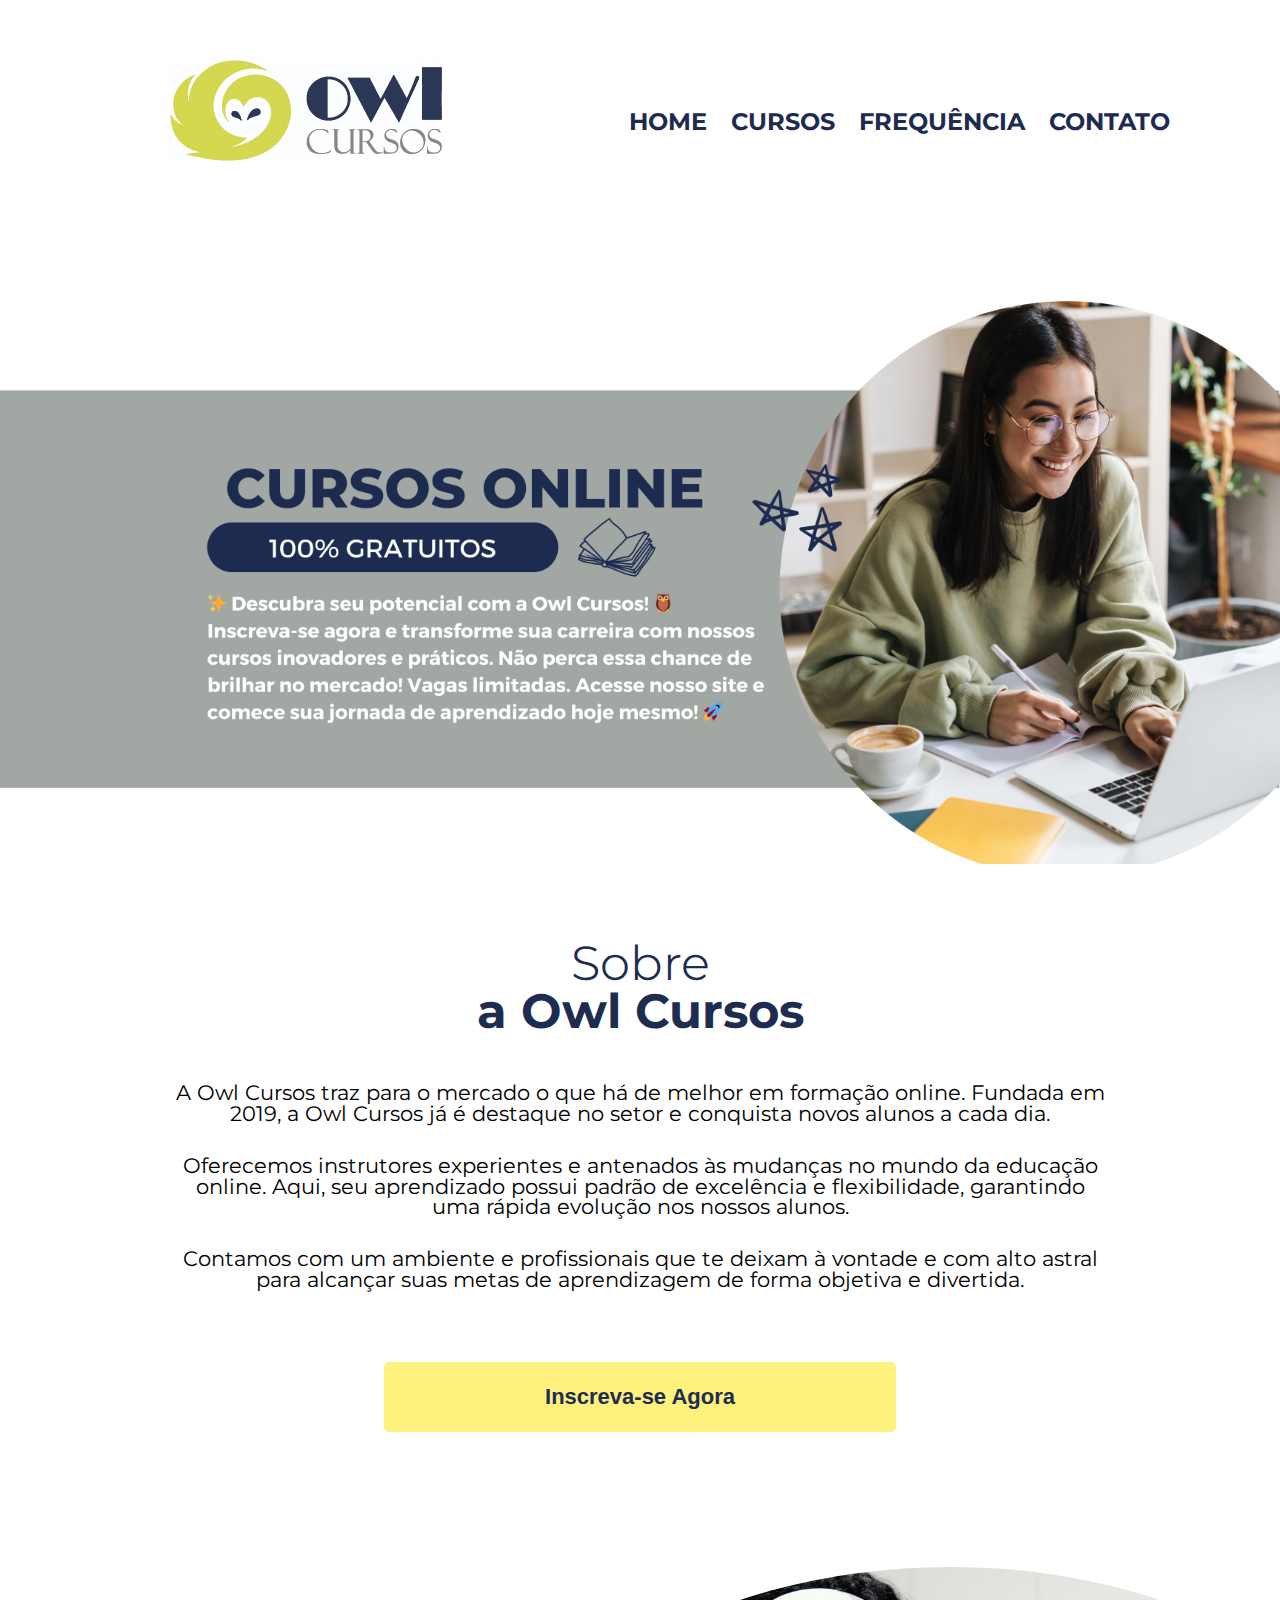
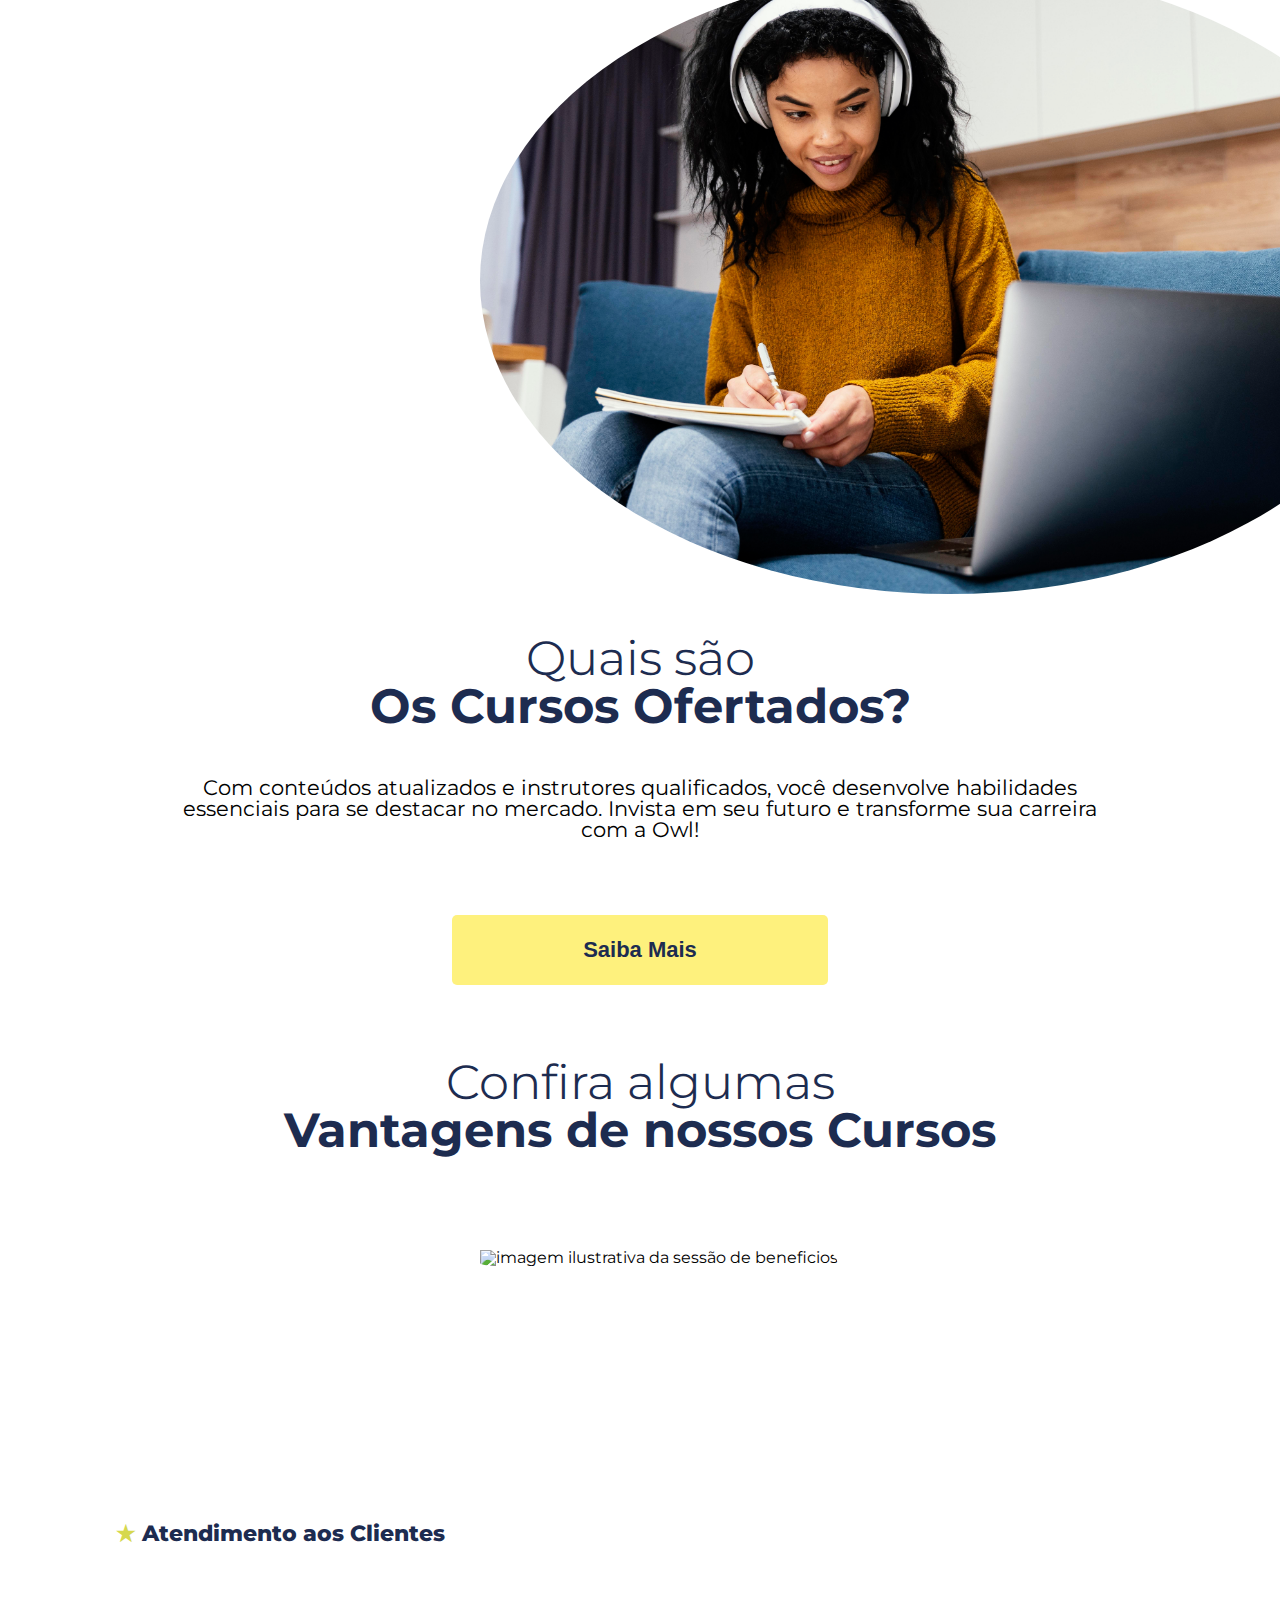
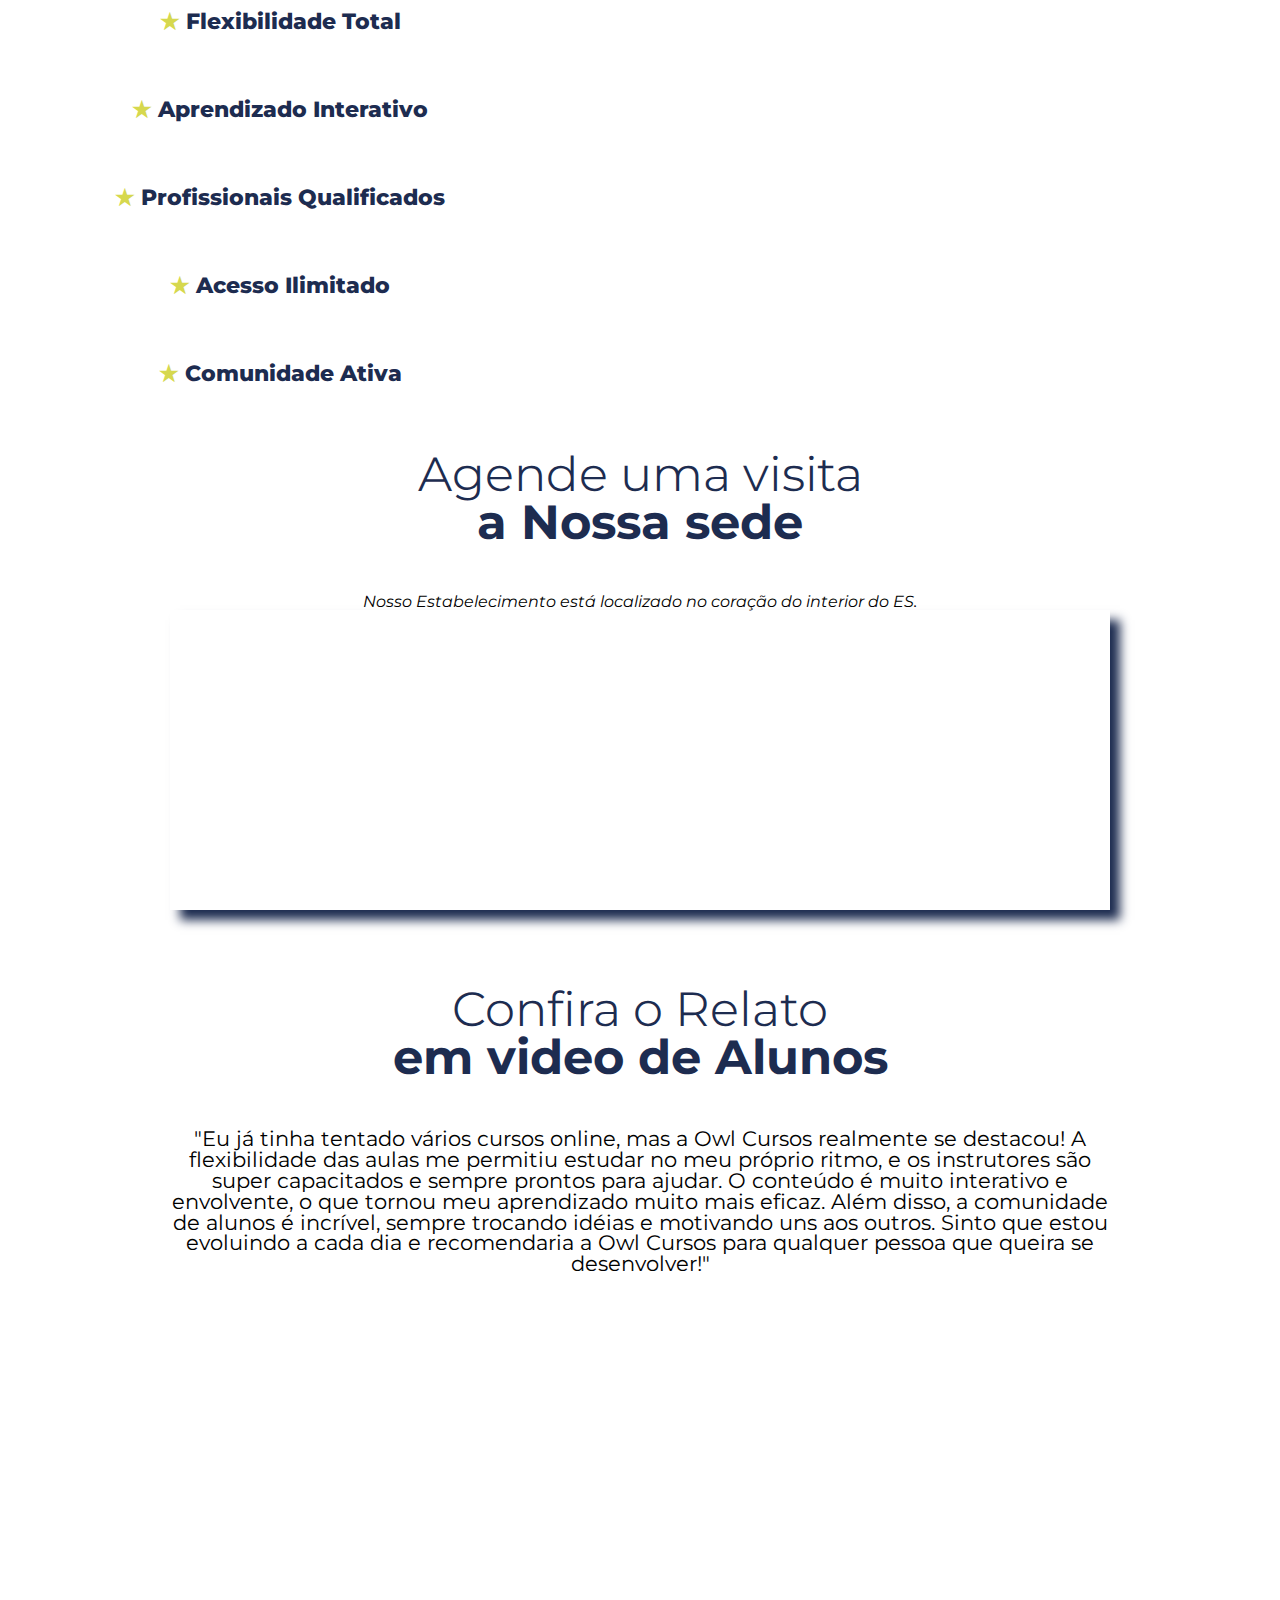
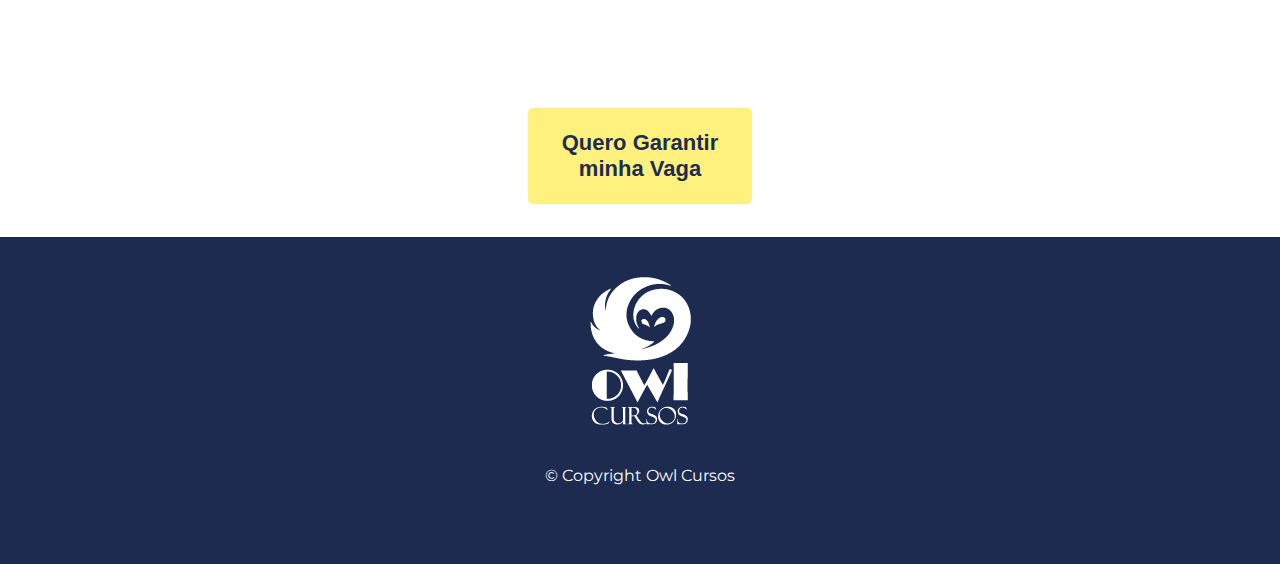
==== commit 485f9e83: "alterações de nomes de arquivos e referencias" ====
--- a/index.html
+++ b/index.html
@@ -1,29 +1,124 @@
 <!DOCTYPE html>
 <html lang="pt-br">
+
 <head>
-    </link>
     <meta charset="UTF-8">
     <meta name="viewport" content="width=device-width, initial-scale=1.0">
-    <title>Document</title>
+    <link rel="stylesheet" href="stylesheet/reset.css">
+    <link rel="stylesheet" href="stylesheet/style-geral.css">
+    <link rel="stylesheet" href="stylesheet/style-home.css">
+    <link rel="icon" type="image/x-icon" href="Imagens-geral/fav-icon-branco.png">
+    <title>Home</title>
 </head>
+
 <body>
-    <h1></h1>
-    <input type="text" id="inPesquisaNome" placeholder="Filtrar por nome" oninput="pesquisaNomes()">
-    <input type="text" id="inBuscaCurso" placeholder="Filtrar por matéria"oninput="pesquisaCursos()">
-    <table id="outTabela">
-        <tr>
-            <th>Aluno</th>
-            <th>Curso</th>
-            <th>Nota 1</th>
-            <th>Nota 2</th>
-            <th>Participação</th>
-            <th>Média Ponderada</th>
-            <th>% Faltas</th>
-            <th>Resultado</th>
-        </tr>
-    </table>
-    <link rel="stylesheet" href="/-SISTEMA-DE-CONTROLE-DE-CURSOS-DE-CAPACITA-O/">
-    <script src="/JavaScript/dados.js"></script>
-    <script src="/JavaScript/tabela.js"></script>
-</body>
-</html>+    <header>
+        <div class="caixa">
+            <a href="index.html"><img src="Imagens-geral/Logo Original Vertical_1.jpg" alt="logo.Owl-Cursos"></a>
+            <nav>
+                <ul>
+                    <li><a href="index.html">Home</a></li>
+                    <li><a href="cursos.html">Cursos</a></li>
+                    <li><a href="controleFrequencia.html">Frequência</a></li>
+                    <li><a href="contato.html">Contato</a></li>
+                </ul>
+            </nav>
+
+        </div>
+    </header>
+
+    <main>
+
+        <div>
+
+            <img class="banner" src="imagens-home/banner.jpg" alt="banner da página home">
+
+        </div>
+
+        <section class="texto">
+
+            <h2 class="titulo-secundario">Sobre</h2>
+            <h1 class="titulo"> a Owl Cursos</h1>
+
+            <p>A Owl Cursos traz para o mercado o que há de
+                melhor em formação online. Fundada em 2019, a Owl Cursos já é destaque no setor e conquista novos alunos
+                a cada dia.</p>
+            <p>Oferecemos instrutores experientes e antenados às mudanças no mundo da educação online.
+                Aqui, seu aprendizado possui padrão de excelência e flexibilidade, garantindo uma rápida evolução nos
+                nossos alunos.</p>
+            <p>Contamos com um ambiente e profissionais que te deixam à vontade e com alto astral para alcançar
+                suas metas de aprendizagem de forma objetiva e divertida.</p>
+
+        </section>
+
+        <div>
+            <a href="contato.html"><button type="submit" class="btInscrever-se">Inscreva-se Agora</button></a>
+            <img class="img1" src="imagens-home/adolescente estudando.jpg" alt="Adolescente estudando">
+        </div>
+
+        <section class="texto">
+            <h2 class="titulo-secundario">Quais são</h2>
+            <h1 class="titulo"> Os Cursos Ofertados?</h1>
+
+            <p>Com conteúdos atualizados e
+                instrutores qualificados, você
+                desenvolve habilidades
+                essenciais para se destacar no
+                mercado. Invista em seu futuro
+                e transforme sua carreira com a
+                Owl!</p>
+            <a href="cursos.html"> <button type="submit" class="SaibaMais">Saiba Mais</button></a>
+        </section>
+
+        <section class="beneficios">
+            <h2 class="titulo-secundario">Confira algumas</h2>
+            <h1 class="titulo"> Vantagens de nossos Cursos </h1>
+            <img class="img2" src="imagens-home/jovem estudando.jpg" alt="imagem ilustrativa da sessão de beneficios">
+            <ul class="ul-beneficios">
+                <li class="itens">Atendimento aos Clientes</li>
+                <li class="itens">Flexibilidade Total</li>
+                <li class="itens">Aprendizado Interativo</li>
+                <li class="itens">Profissionais Qualificados</li>
+                <li class="itens">Acesso Ilimitado</li>
+                <li class="itens">Comunidade Ativa</li>
+            </ul>
+        </section>
+
+        <div class="mapa">
+            <h2 class="titulo-secundario">Agende uma visita</h2>
+            <h1 class="titulo"> a Nossa sede</h1>
+
+            <p> Nosso Estabelecimento está localizado no coração do interior do ES.</p>
+            <iframe
+                src="https://www.google.com/maps/embed?pb=!1m18!1m12!1m3!1d3753.8255785277624!2d-40.678679324644015!3d-19.804991334428212!2m3!1f0!2f0!3f0!3m2!1i1024!2i768!4f13.1!3m3!1m2!1s0xb77700d61061b7%3A0x8299315b89f1b0f7!2sIfes%20-%20Campus%20Santa%20Teresa!5e0!3m2!1spt-BR!2sbr!4v1724271387465!5m2!1spt-BR!2sbr"
+                width="100%" height="300" style="border:0;" allowfullscreen="" class="conteudo-mapa" loading="lazy"
+                referrerpolicy="no-referrer-when-downgrade"></iframe>
+        </div>
+
+        <section class="texto">
+            <h2 class="titulo-secundario">Confira o Relato</h2>
+            <h1 class="titulo"> em video de Alunos</h1>
+
+            <p>"Eu já tinha tentado vários cursos online, mas a Owl Cursos realmente se destacou! A flexibilidade das
+                aulas me permitiu estudar no meu próprio ritmo, e os instrutores são super capacitados e sempre prontos
+                para ajudar. O conteúdo é muito interativo e envolvente, o que tornou meu aprendizado muito mais eficaz.
+                Além disso, a comunidade de alunos é incrível, sempre trocando idéias e motivando uns aos outros. Sinto
+                que estou evoluindo a cada dia e recomendaria a Owl Cursos para qualquer pessoa que queira se
+                desenvolver!"</p>
+
+        </section>
+
+        <div class="video">
+            <iframe width="560" height="315" src="https://www.youtube.com/embed/4XuFzwP-4qA?si=MrI-mUEvNRil5GSR"
+                title="YouTube video player" frameborder="0"
+                allow="accelerometer; autoplay; clipboard-write; encrypted-media; gyroscope; picture-in-picture; web-share"
+                referrerpolicy="strict-origin-when-cross-origin" allowfullscreen></iframe>
+
+            <a href="contato.html"><button type="submit" class="SaibaMais">Quero Garantir minha Vaga</button></a>
+        </div>
+    </main>
+
+    <footer>
+        <img src="Imagens-geral/Logo Branca Vertical_1.png">
+        <p class="copyright">&copy; Copyright Owl Cursos</p>
+    </footer>--- a/stylesheet/style-geral.css
+++ b/stylesheet/style-geral.css
@@ -0,0 +1,60 @@
+/* FONTE */
+@import url('https://fonts.googleapis.com/css2?family=Montserrat:ital,wght@0,100..900;1,100..900&display=swap');
+/* ESTRUTURAS */
+html{
+    background-color: white;
+}
+header {
+    background: white;
+}
+
+body {
+    font-family: 'Montserrat', sans-serif;
+}
+main{
+background-color: white;
+
+}
+/* HEADER */
+nav li {
+    display: inline;
+    margin: 0 0 0 20px;
+}
+
+nav a {
+    text-transform: uppercase;
+    color: #1d2b50;
+    font-weight:700;
+    font-size: 1.5em;
+    text-decoration: none;
+}
+nav li :hover {
+    color: #d6d84e;
+    font-weight: 800;
+}
+
+nav {
+    position: absolute;
+    top: 110px;
+    right: 0px;
+}
+
+.caixa {
+    width: 940px;
+    position: relative;
+    margin: 0 auto;
+    padding: 60px; 
+}
+
+/* FOOTER */
+.copyright {
+    color: #FFFFFF;
+    font-size: 16px;
+    padding: 40px 80px;
+}
+
+footer {
+    text-align: center;
+    background: #1d2b50;
+    padding: 40px 0;
+}--- a/stylesheet/style-home.css
+++ b/stylesheet/style-home.css
@@ -0,0 +1,144 @@
+main {
+    background: white;
+}
+.banner {
+    width: 100%;
+    padding-bottom: 2em;
+}
+ /* ESCRITA */
+
+.titulo {
+    text-align: center;
+    font-size: 3em;
+    font-weight: 700;
+    color: #1d2c50;
+    margin-bottom: 1em;
+}
+.titulo-secundario {
+    text-align: center;
+    font-size: 3em;
+    font-weight: 350;
+    color: #1d2c50;
+}
+
+.texto {
+    padding: 40px;
+    width: 940px;
+    margin: 0 auto;
+}
+
+.texto p {
+    font-size: 1.3em;
+    margin-bottom: 1.5em;
+    text-align: center;
+}
+
+.ul-beneficios {
+    display:inline-block;
+    vertical-align: top;
+    width: 400px;
+    padding-top: 10em;
+    padding-left: 5em;
+    text-align: center;
+}
+.itens{
+    font-size: 22px;
+    line-height:4em;
+    font-weight: 800;
+    color: #1d2c50;
+}
+.itens:before {
+    content: "★ ";
+    color: #d6d84e;
+}
+
+/* IMAGENS */
+
+.img1{
+    width: 940px;
+    border-radius: 50%;
+    margin: 5em 0em 0em 30em;
+    display: block;
+}
+.img2{
+    margin: 3em 0em 0em 30em;
+    padding-bottom: 4em;
+    max-width: 30em;
+    border-bottom-left-radius: 200px;
+    border-top-right-radius: 200px;
+
+}
+
+ /* MAPA */
+
+.mapa {
+    padding: 2em 0;
+    width: 940px;
+    margin: 0 auto;
+}
+.mapa p {
+    font-style: italic;
+    margin-bottom: 1em 3em 0em 0em;
+    text-align: center;
+}
+
+.conteudo-mapa {
+    box-shadow: 10px 10px 10px #1d2c50;
+}
+
+ /* VIDEO */
+
+.video {
+    width: 560px;
+    margin: 0 auto;
+    padding: 0em 0em;
+
+}
+
+ /* BOTÕES */
+
+.btInscrever-se {  
+    position: relative;
+    left: 30%;
+    width: 40%;
+    padding: 22px;
+    background-color: #fef17d;
+    color: #1d2c50;
+    font-size: 22px;
+    font-weight: bold;
+    border: none;
+    border-radius: 5px;
+    transition: 1s all;
+    cursor: pointer;
+    margin-bottom: 2.5em;
+
+}
+
+.btInscrever-se:hover {
+    background-color: #1d2c50;
+    color: #d6d84e;
+    transform: scale(1.2);
+}
+.SaibaMais {  
+    position: relative;
+    left: 30%;
+    width: 40%;
+    padding: 22px;
+    background-color: #fef17d;
+    color: #1d2c50;
+    font-size: 22px;
+    font-weight: bold;
+    border: none;
+    border-radius: 5px;
+    transition: 1s all;
+    cursor: pointer;
+    margin-bottom: 1.5em;
+    margin-top: 2em;
+
+}
+
+.SaibaMais:hover {
+    background-color: #1d2c50;
+    color: #d6d84e;
+    transform: scale(1.2);
+}